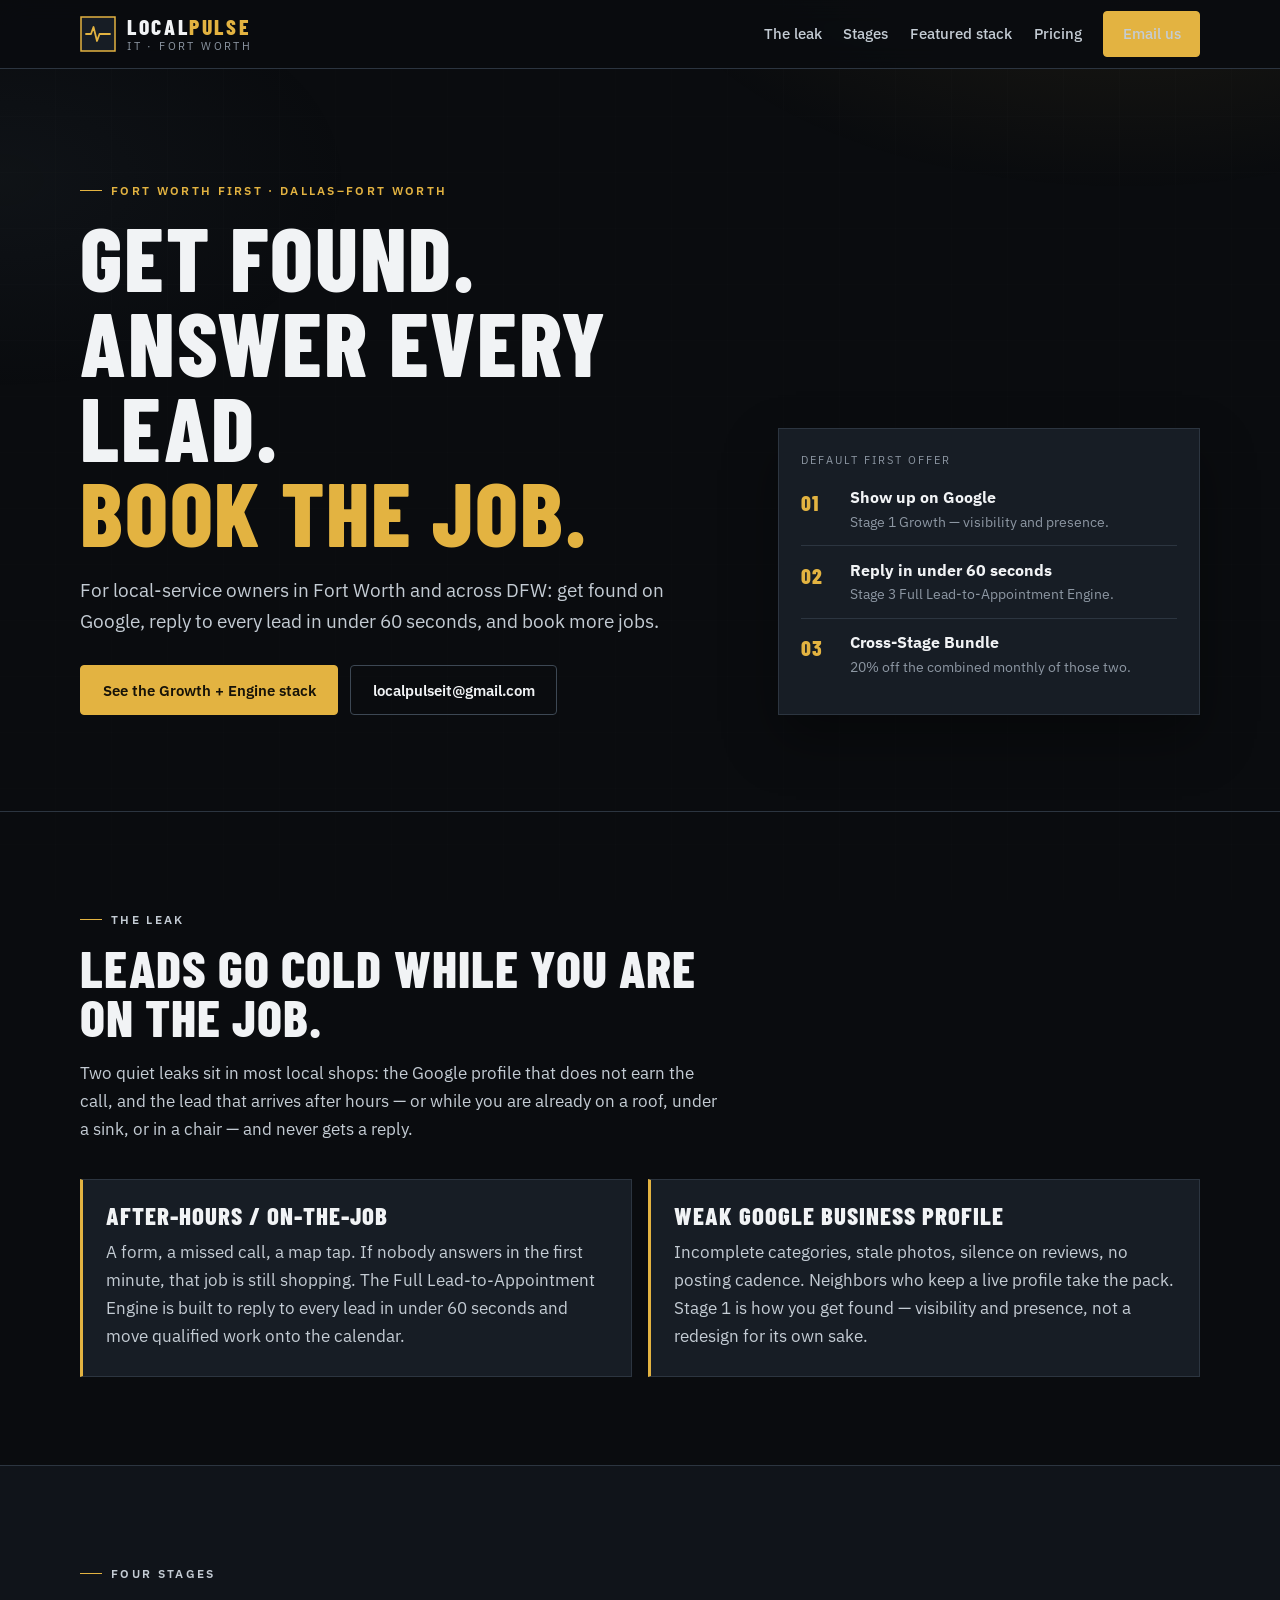
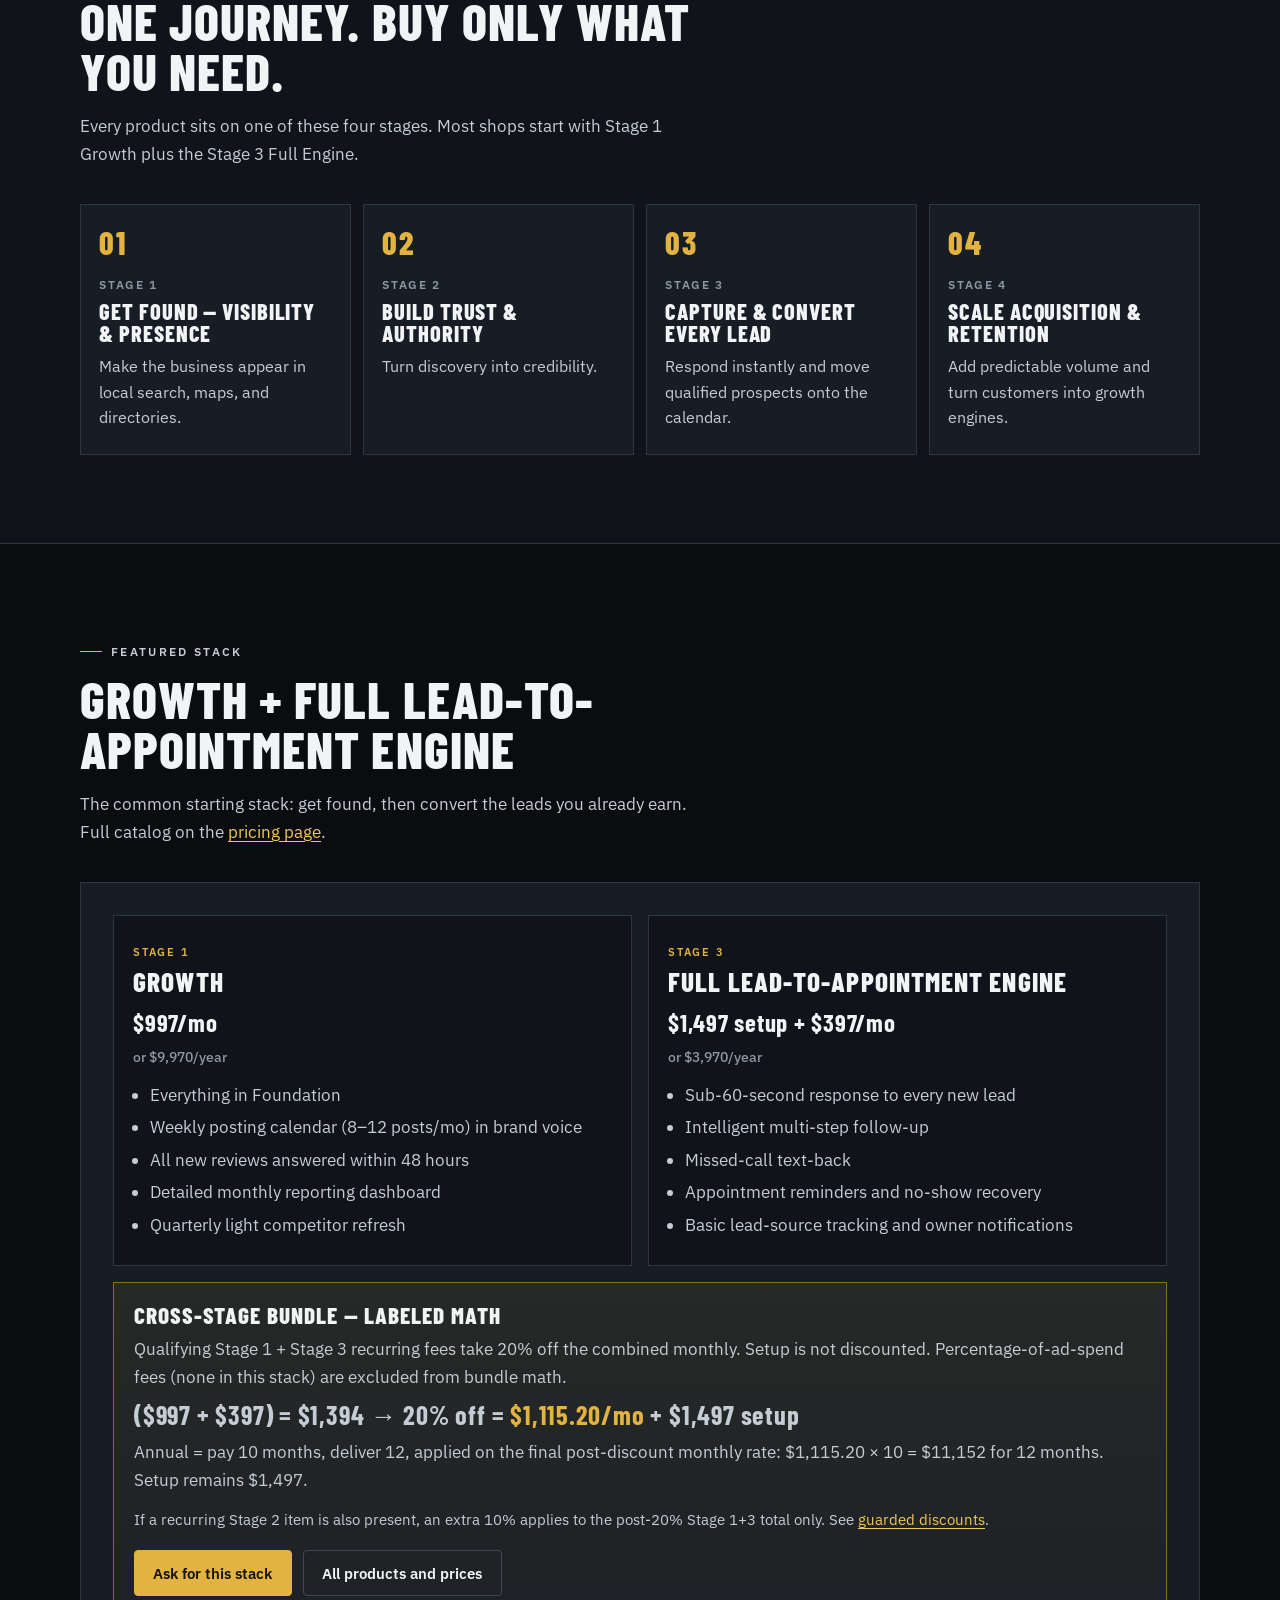
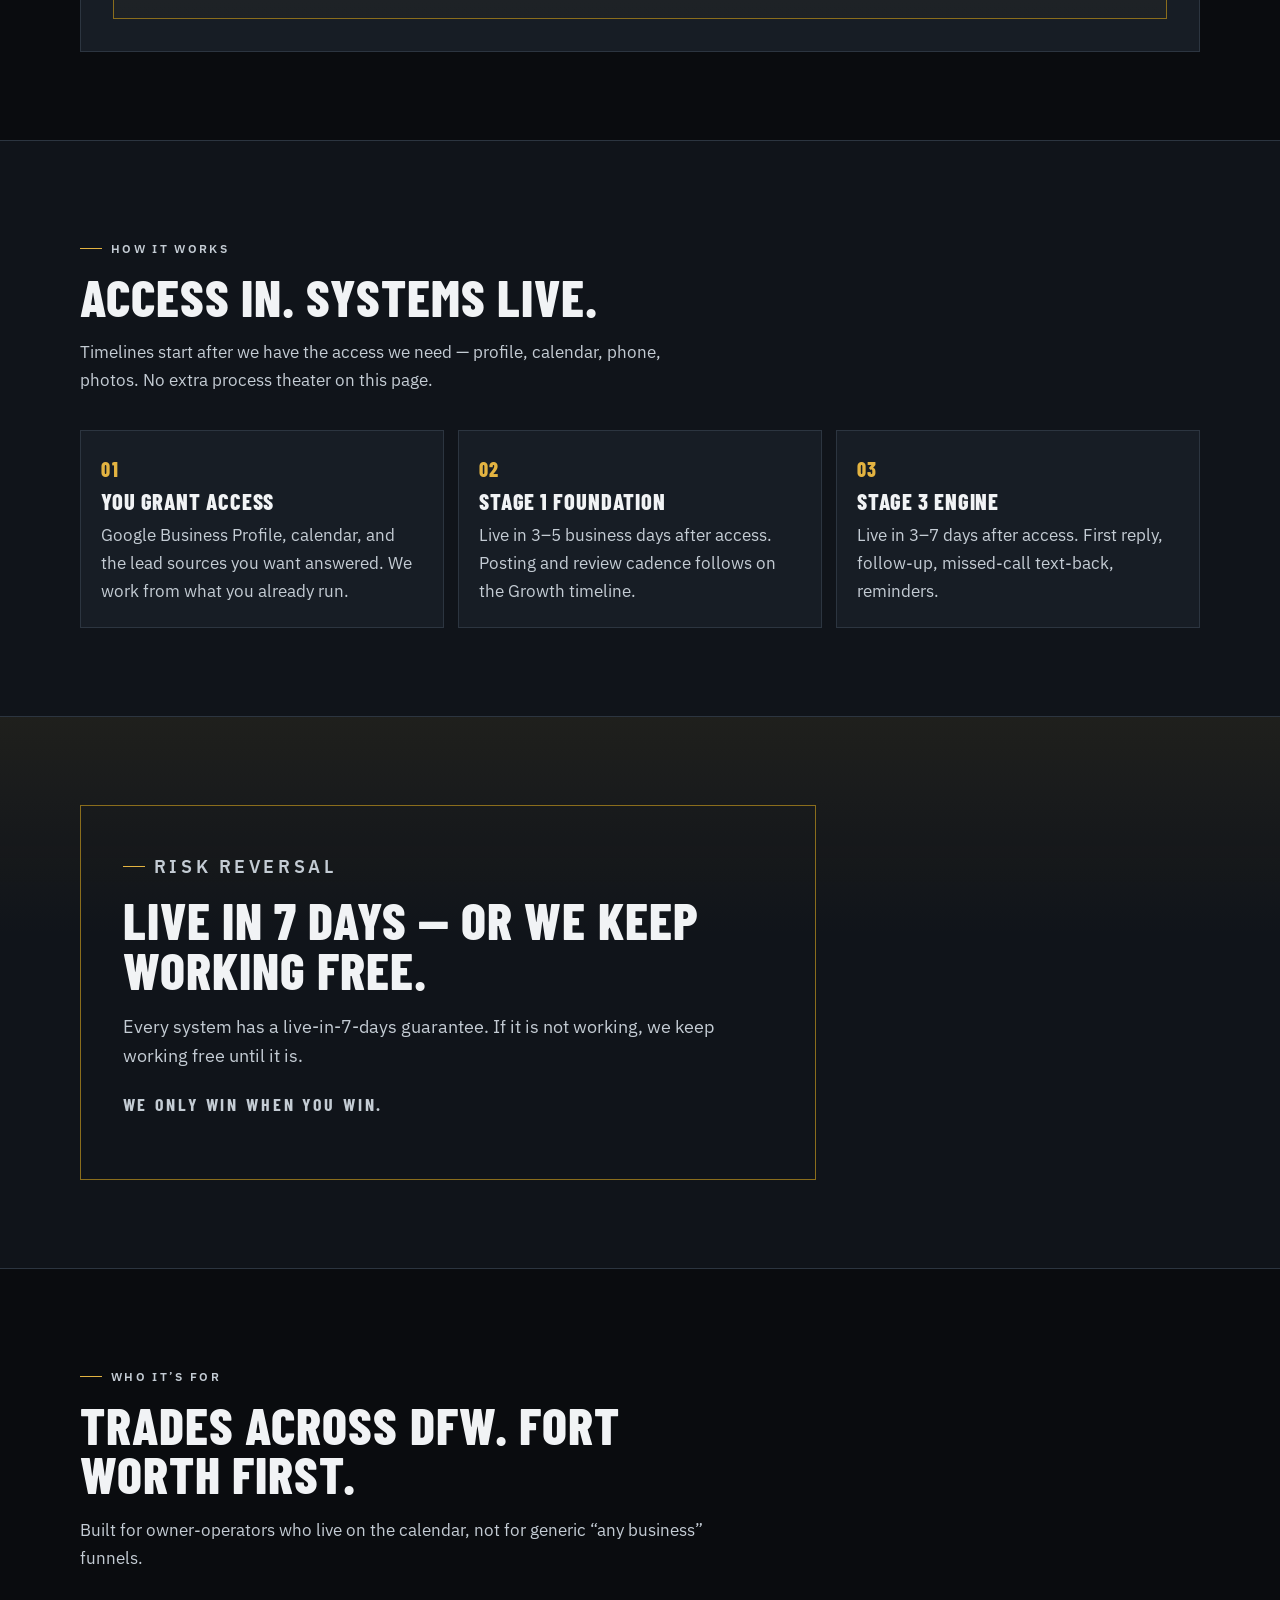
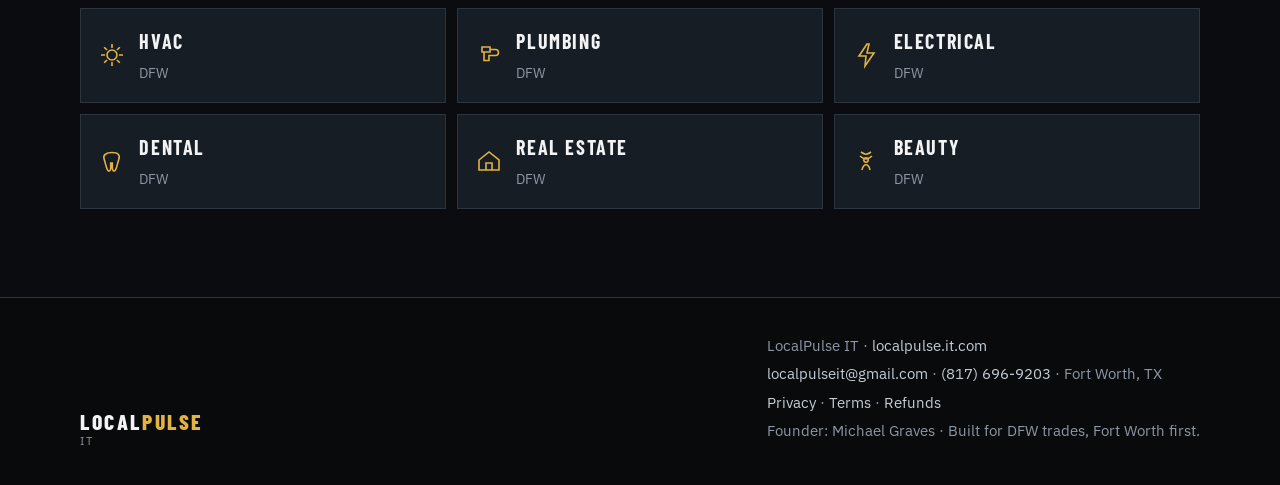
==== index.html @ 4c876ef5 "Publish LocalPulse IT public site." ====
<!DOCTYPE html>
<html lang="en">
<head>
  <meta charset="utf-8">
  <meta name="viewport" content="width=device-width, initial-scale=1">
  <title>LocalPulse IT — Fort Worth local marketing systems for trades</title>
  <meta name="description" content="LocalPulse IT builds staged local marketing and lead-to-appointment systems for HVAC, plumbing, electrical, dental, real estate, and beauty shops across Fort Worth and DFW. Get found on Google. Reply to every lead in under 60 seconds.">
  <link rel="canonical" href="https://localpulse.it.com/">
  <meta name="theme-color" content="#0a0c0f">
  <meta property="og:type" content="website">
  <meta property="og:locale" content="en_US">
  <meta property="og:site_name" content="LocalPulse IT">
  <meta property="og:url" content="https://localpulse.it.com/">
  <meta property="og:title" content="LocalPulse IT — Get found. Answer every lead. Book the job.">
  <meta property="og:description" content="Fort Worth and DFW local-service owners: get found on Google, reply to every lead in under 60 seconds, book more jobs.">
  <meta property="og:image" content="https://localpulse.it.com/assets/og.png">
  <meta name="twitter:card" content="summary_large_image">
  <meta name="twitter:title" content="LocalPulse IT — Get found. Answer every lead. Book the job.">
  <meta name="twitter:description" content="Fort Worth and DFW local-service owners: get found on Google, reply to every lead in under 60 seconds, book more jobs.">
  <meta name="twitter:image" content="https://localpulse.it.com/assets/og.png">
  <link rel="icon" href="assets/favicon.svg" type="image/svg+xml">
  <link rel="apple-touch-icon" href="assets/favicon.svg">
  <link rel="preconnect" href="https://fonts.googleapis.com">
  <link rel="preconnect" href="https://fonts.gstatic.com" crossorigin>
  <link href="https://fonts.googleapis.com/css2?family=Barlow+Condensed:wght@600;700;800&family=IBM+Plex+Sans:wght@400;500;600&display=swap" rel="stylesheet">
  <link rel="stylesheet" href="css/styles.css">
  <script type="application/ld+json">
  {
    "@context": "https://schema.org",
    "@type": "LocalBusiness",
    "name": "LocalPulse IT",
    "url": "https://localpulse.it.com/",
    "email": "localpulseit@gmail.com",
    "telephone": "+1-817-696-9203",
    "address": {
      "@type": "PostalAddress",
      "addressLocality": "Fort Worth",
      "addressRegion": "TX",
      "addressCountry": "US"
    },
    "areaServed": "Dallas–Fort Worth",
    "founder": { "@type": "Person", "name": "Michael Graves" },
    "description": "Staged local marketing and lead-to-appointment systems for trades across Fort Worth and DFW."
  }
  </script>
</head>
<body>
  <a class="skip" href="#main">Skip to content</a>
  <header class="site-header">
    <div class="header-inner">
      <a class="brand" href="index.html">
        <svg class="brand-mark" viewBox="0 0 36 36" aria-hidden="true">
        <rect x="1" y="1" width="34" height="34" fill="#171d25" stroke="#e3b341" stroke-width="1.5"/>
        <path d="M6 18h5l2.5-7 3.5 14 2.5-7H30" fill="none" stroke="#e3b341" stroke-width="1.8" stroke-linejoin="round" stroke-linecap="round"/>
      </svg>
        <span class="brand-type">
          <span class="brand-word">Local<span>Pulse</span></span>
          <span class="brand-sub">IT · Fort Worth</span>
        </span>
      </a>
      <button class="nav-toggle" type="button" data-nav-toggle aria-expanded="false" aria-controls="site-nav">
        <span></span>
        <span class="visually-hidden" style="position:absolute;width:1px;height:1px;overflow:hidden;clip:rect(0,0,0,0)">Menu</span>
      </button>
      <nav class="nav" id="site-nav" data-nav>
        <a href="index.html#leak">The leak</a>
        <a href="index.html#stages">Stages</a>
        <a href="index.html#stack">Featured stack</a>
        <a href="pricing.html">Pricing</a>
        <a class="btn btn-amber" href="mailto:localpulseit@gmail.com?subject=LocalPulse%20IT%20%E2%80%94%20Growth%20%2B%20Engine">Email us</a>
      </nav>
    </div>
  </header>

  <main id="main">
    <section class="hero">
      <div class="wrap hero-grid">
        <div>
          <p class="kicker">Fort Worth first · Dallas–Fort Worth</p>
          <h1>Get found.<br>Answer every lead.<br><em>Book the job.</em></h1>
          <p class="lede" style="margin-top:1.2rem">For local-service owners in Fort Worth and across DFW: get found on Google, reply to every lead in under 60 seconds, and book more jobs.</p>
          <div class="hero-actions">
            <a class="btn btn-amber btn-lg" href="#stack">See the Growth + Engine stack</a>
            <a class="btn btn-ghost btn-lg" href="mailto:localpulseit@gmail.com?subject=LocalPulse%20IT%20%E2%80%94%20Growth%20%2B%20Engine">localpulseit@gmail.com</a>
          </div>
        </div>
        <aside class="hero-rail" aria-label="What the first stack does">
          <p class="rail-label">Default first offer</p>
          <div class="rail-step">
            <div class="rail-num">01</div>
            <div><strong>Show up on Google</strong><span>Stage 1 Growth — visibility and presence.</span></div>
          </div>
          <div class="rail-step">
            <div class="rail-num">02</div>
            <div><strong>Reply in under 60 seconds</strong><span>Stage 3 Full Lead-to-Appointment Engine.</span></div>
          </div>
          <div class="rail-step">
            <div class="rail-num">03</div>
            <div><strong>Cross-Stage Bundle</strong><span>20% off the combined monthly of those two.</span></div>
          </div>
        </aside>
      </div>
    </section>

    <section class="band" id="leak">
      <div class="wrap">
        <div class="section-head">
          <p class="kicker">The leak</p>
          <h2>Leads go cold while you are on the job.</h2>
          <p>Two quiet leaks sit in most local shops: the Google profile that does not earn the call, and the lead that arrives after hours — or while you are already on a roof, under a sink, or in a chair — and never gets a reply.</p>
        </div>
        <div class="leak-grid">
          <article class="leak-card">
            <h3>After-hours / on-the-job</h3>
            <p>A form, a missed call, a map tap. If nobody answers in the first minute, that job is still shopping. The Full Lead-to-Appointment Engine is built to reply to every lead in under 60 seconds and move qualified work onto the calendar.</p>
          </article>
          <article class="leak-card">
            <h3>Weak Google Business Profile</h3>
            <p>Incomplete categories, stale photos, silence on reviews, no posting cadence. Neighbors who keep a live profile take the pack. Stage 1 is how you get found — visibility and presence, not a redesign for its own sake.</p>
          </article>
        </div>
      </div>
    </section>

    <section class="band band-alt" id="stages">
      <div class="wrap">
        <div class="section-head">
          <p class="kicker">Four stages</p>
          <h2>One journey. Buy only what you need.</h2>
          <p>Every product sits on one of these four stages. Most shops start with Stage 1 Growth plus the Stage 3 Full Engine.</p>
        </div>
        <div class="stage-grid">
          <article class="stage">
            <div class="stage-index">01</div>
            <span class="stage-name">Stage 1</span>
            <h3>Get Found — Visibility &amp; Presence</h3>
            <p>Make the business appear in local search, maps, and directories.</p>
          </article>
          <article class="stage">
            <div class="stage-index">02</div>
            <span class="stage-name">Stage 2</span>
            <h3>Build Trust &amp; Authority</h3>
            <p>Turn discovery into credibility.</p>
          </article>
          <article class="stage">
            <div class="stage-index">03</div>
            <span class="stage-name">Stage 3</span>
            <h3>Capture &amp; Convert Every Lead</h3>
            <p>Respond instantly and move qualified prospects onto the calendar.</p>
          </article>
          <article class="stage">
            <div class="stage-index">04</div>
            <span class="stage-name">Stage 4</span>
            <h3>Scale Acquisition &amp; Retention</h3>
            <p>Add predictable volume and turn customers into growth engines.</p>
          </article>
        </div>
      </div>
    </section>

    <section class="band" id="stack">
      <div class="wrap">
        <div class="section-head">
          <p class="kicker">Featured stack</p>
          <h2>Growth + Full Lead-to-Appointment Engine</h2>
          <p>The common starting stack: get found, then convert the leads you already earn. Full catalog on the <a href="pricing.html">pricing page</a>.</p>
        </div>
        <div class="stack-panel">
          <div class="stack-cols">
            <article class="offer">
              <span class="tag">Stage 1</span>
              <h3>Growth</h3>
              <p class="price-line">$997/mo <small>or $9,970/year</small></p>
              <ul>
                <li>Everything in Foundation</li>
                <li>Weekly posting calendar (8–12 posts/mo) in brand voice</li>
                <li>All new reviews answered within 48 hours</li>
                <li>Detailed monthly reporting dashboard</li>
                <li>Quarterly light competitor refresh</li>
              </ul>
              <!-- STRIPE: drop payment link here when live -->
              <a class="stripe-slot" hidden data-stripe-link="growth" href="#">Stripe — Growth</a>
            </article>
            <article class="offer">
              <span class="tag">Stage 3</span>
              <h3>Full Lead-to-Appointment Engine</h3>
              <p class="price-line">$1,497 setup + $397/mo <small>or $3,970/year</small></p>
              <ul>
                <li>Sub-60-second response to every new lead</li>
                <li>Intelligent multi-step follow-up</li>
                <li>Missed-call text-back</li>
                <li>Appointment reminders and no-show recovery</li>
                <li>Basic lead-source tracking and owner notifications</li>
              </ul>
              <!-- STRIPE: drop payment link here when live -->
              <a class="stripe-slot" hidden data-stripe-link="engine" href="#">Stripe — Engine</a>
            </article>
          </div>
          <div class="math">
            <h3>Cross-Stage Bundle — labeled math</h3>
            <p>Qualifying Stage 1 + Stage 3 recurring fees take 20% off the combined monthly. Setup is not discounted. Percentage-of-ad-spend fees (none in this stack) are excluded from bundle math.</p>
            <p class="math-eq">($997 + $397) = $1,394 → 20% off = <span class="result">$1,115.20/mo</span> + $1,497 setup</p>
            <p>Annual = pay 10 months, deliver 12, applied on the final post-discount monthly rate: $1,115.20 × 10 = $11,152 for 12 months. Setup remains $1,497.</p>
            <p class="math-note">If a recurring Stage 2 item is also present, an extra 10% applies to the post-20% Stage 1+3 total only. See <a href="pricing.html#discounts">guarded discounts</a>.</p>
            <div class="stack-actions">
              <!-- STRIPE: drop payment link here when live -->
              <a class="stripe-slot" hidden data-stripe-link="bundle" href="#">Stripe — Bundle</a>
              <a class="btn btn-amber" href="mailto:localpulseit@gmail.com?subject=Growth%20%2B%20Full%20Lead-to-Appointment%20Engine%20bundle">Ask for this stack</a>
              <a class="btn btn-ghost" href="pricing.html">All products and prices</a>
            </div>
          </div>
        </div>
      </div>
    </section>

    <section class="band band-alt" id="how">
      <div class="wrap">
        <div class="section-head">
          <p class="kicker">How it works</p>
          <h2>Access in. Systems live.</h2>
          <p>Timelines start after we have the access we need — profile, calendar, phone, photos. No extra process theater on this page.</p>
        </div>
        <div class="how-grid">
          <article class="how-card">
            <div class="how-n">01</div>
            <h3>You grant access</h3>
            <p>Google Business Profile, calendar, and the lead sources you want answered. We work from what you already run.</p>
          </article>
          <article class="how-card">
            <div class="how-n">02</div>
            <h3>Stage 1 foundation</h3>
            <p>Live in 3–5 business days after access. Posting and review cadence follows on the Growth timeline.</p>
          </article>
          <article class="how-card">
            <div class="how-n">03</div>
            <h3>Stage 3 engine</h3>
            <p>Live in 3–7 days after access. First reply, follow-up, missed-call text-back, reminders.</p>
          </article>
        </div>
      </div>
    </section>

    <section class="band guarantee" id="guarantee">
      <div class="wrap">
        <div class="guarantee-box">
          <p class="kicker">Risk reversal</p>
          <h2>Live in 7 days — or we keep working free.</h2>
          <p>Every system has a live-in-7-days guarantee. If it is not working, we keep working free until it is.</p>
          <p class="quote-mark">We only win when you win.</p>
        </div>
      </div>
    </section>

    <section class="band" id="trades">
      <div class="wrap">
        <div class="section-head">
          <p class="kicker">Who it’s for</p>
          <h2>Trades across DFW. Fort Worth first.</h2>
          <p>Built for owner-operators who live on the calendar, not for generic “any business” funnels.</p>
        </div>
        <div class="trades">
          <div class="trade"><svg viewBox="0 0 28 28" fill="none" stroke="currentColor" stroke-width="1.6" aria-hidden="true"><circle cx="14" cy="14" r="5"/><path d="M14 3v4M14 21v4M3 14h4M21 14h4M6.2 6.2l2.8 2.8M19 19l2.8 2.8M6.2 21.8 9 19M19 9l2.8-2.8"/></svg><div><strong>HVAC</strong><span>DFW</span></div></div>
          <div class="trade"><svg viewBox="0 0 28 28" fill="none" stroke="currentColor" stroke-width="1.6" aria-hidden="true"><path d="M7 6h8v5H7zM15 8.5h5.5a3 3 0 0 1 0 6H14v5H9v-8"/></svg><div><strong>Plumbing</strong><span>DFW</span></div></div>
          <div class="trade"><svg viewBox="0 0 28 28" fill="none" stroke="currentColor" stroke-width="1.6" aria-hidden="true"><path d="M15 3 7 15h7l-1 10 9-13h-7l2-9z"/></svg><div><strong>Electrical</strong><span>DFW</span></div></div>
          <div class="trade"><svg viewBox="0 0 28 28" fill="none" stroke="currentColor" stroke-width="1.6" aria-hidden="true"><path d="M8 7c2-2 10-2 12 0 1.2 1.1 1.6 3 .8 5.2C19.6 16 19 20 17.5 23c-1 2-3.2.6-3.2-1.6V16h-1.6v5.4c0 2.2-2.2 3.6-3.2 1.6C8 20 7.4 16 6.2 12.2 5.4 10 5.8 8.1 8 7z"/></svg><div><strong>Dental</strong><span>DFW</span></div></div>
          <div class="trade"><svg viewBox="0 0 28 28" fill="none" stroke="currentColor" stroke-width="1.6" aria-hidden="true"><path d="M4 13 14 5l10 8v10H4V13z"/><path d="M11 23v-7h6v7"/></svg><div><strong>Real estate</strong><span>DFW</span></div></div>
          <div class="trade"><svg viewBox="0 0 28 28" fill="none" stroke="currentColor" stroke-width="1.6" aria-hidden="true"><path d="M9 5c4 3 6 3 10 0M8 9c5 4 7 4 12 0M10 23c1.5-7 6.5-7 8 0"/><circle cx="14" cy="13" r="2.2"/></svg><div><strong>Beauty</strong><span>DFW</span></div></div>
        </div>
      </div>
    </section>
  </main>
  <footer class="site-footer">
    <div class="wrap foot-grid">
      <div>
        <a class="brand" href="index.html">
          <span class="brand-type">
            <span class="brand-word">Local<span>Pulse</span></span>
            <span class="brand-sub">IT</span>
          </span>
        </a>
      </div>
      <div class="foot-meta">
        <p>LocalPulse IT · <a href="https://localpulse.it.com">localpulse.it.com</a></p>
        <p><a href="mailto:localpulseit@gmail.com">localpulseit@gmail.com</a> · <a href="tel:+18176969203">(817) 696-9203</a> · Fort Worth, TX</p>
        <p><a href="privacy.html">Privacy</a> · <a href="terms.html">Terms</a> · <a href="refund.html">Refunds</a></p>
        <p>Founder: Michael Graves · Built for DFW trades, Fort Worth first.</p>
      </div>
    </div>
  </footer>
  <script src="js/nav.js" defer></script>

</body>
</html>
---- css/styles.css ----
/* LocalPulse IT — public site
   Dark steel + work-light amber. Trades-adjacent, not SaaS purple.
   Two type families only (Barlow Condensed + IBM Plex Sans). */

:root {
  --bg: #0a0c0f;
  --bg-2: #10141a;
  --bg-3: #171d25;
  --bg-4: #1e2630;
  --line: #2c3540;
  --line-2: #3d4854;
  --text: #f1f3f5;
  --text-2: #c4ccd4;
  --muted: #8d97a3;
  --amber: #e3b341;
  --amber-2: #f0c55a;
  --amber-d: #8a6d1c;
  --amber-ink: #161208;
  --max: 1120px;
  --pad: clamp(1.15rem, 4vw, 2.25rem);
  --display: "Barlow Condensed", "Arial Narrow", Impact, sans-serif;
  --body: "IBM Plex Sans", "Segoe UI", system-ui, sans-serif;
  --radius: 4px;
}

*,
*::before,
*::after { box-sizing: border-box; }

html { scroll-behavior: smooth; }

@media (prefers-reduced-motion: reduce) {
  html { scroll-behavior: auto; }
  *, *::before, *::after {
    animation-duration: 0.01ms !important;
    animation-iteration-count: 1 !important;
    transition-duration: 0.01ms !important;
  }
}

body {
  margin: 0;
  min-height: 100%;
  background: var(--bg);
  color: var(--text);
  font-family: var(--body);
  font-size: 1.0625rem;
  line-height: 1.65;
  -webkit-font-smoothing: antialiased;
  text-rendering: optimizeLegibility;
}

body::before {
  content: "";
  position: fixed;
  inset: 0;
  z-index: 0;
  pointer-events: none;
  background:
    radial-gradient(900px 480px at 88% -8%, rgba(227, 179, 65, 0.09), transparent 55%),
    radial-gradient(700px 420px at 0% 20%, rgba(80, 100, 120, 0.08), transparent 50%),
    repeating-linear-gradient(0deg, transparent, transparent 55px, rgba(255,255,255,0.016) 56px),
    repeating-linear-gradient(90deg, transparent, transparent 55px, rgba(255,255,255,0.016) 56px);
}

img, svg { max-width: 100%; display: block; }

a { color: var(--amber-2); text-underline-offset: 0.18em; }
a:hover { color: var(--amber); }
a:focus-visible,
button:focus-visible {
  outline: 2px solid var(--amber);
  outline-offset: 3px;
}

.skip {
  position: absolute;
  left: 0.75rem;
  top: -3rem;
  z-index: 80;
  background: var(--amber);
  color: var(--amber-ink);
  padding: 0.5rem 0.85rem;
  font-weight: 600;
  text-decoration: none;
}
.skip:focus { top: 0.75rem; }

.wrap {
  width: min(var(--max), calc(100% - var(--pad) * 2));
  margin-inline: auto;
}

/* ——— Header ——— */
.site-header {
  position: sticky;
  top: 0;
  z-index: 40;
  background: rgba(10, 12, 15, 0.88);
  backdrop-filter: blur(12px);
  border-bottom: 1px solid var(--line);
}

.header-inner {
  width: min(var(--max), calc(100% - var(--pad) * 2));
  margin-inline: auto;
  display: flex;
  align-items: center;
  justify-content: space-between;
  gap: 1rem;
  min-height: 4.25rem;
}

.brand {
  display: flex;
  align-items: center;
  gap: 0.7rem;
  text-decoration: none;
  color: inherit;
}

.brand-mark { width: 36px; height: 36px; flex: 0 0 36px; }
.brand-type { display: flex; flex-direction: column; line-height: 1; }
.brand-word {
  font-family: var(--display);
  font-weight: 800;
  font-size: 1.35rem;
  letter-spacing: 0.12em;
  text-transform: uppercase;
}
.brand-word span { color: var(--amber); }
.brand-sub {
  font-size: 0.68rem;
  letter-spacing: 0.22em;
  text-transform: uppercase;
  color: var(--muted);
  margin-top: 0.2rem;
}

.nav {
  display: flex;
  align-items: center;
  gap: 1.35rem;
}

.nav a {
  color: var(--text-2);
  text-decoration: none;
  font-size: 0.92rem;
  font-weight: 500;
}
.nav a:hover { color: var(--text); }

.nav-toggle {
  display: none;
  background: transparent;
  border: 1px solid var(--line-2);
  color: var(--text);
  width: 2.6rem;
  height: 2.6rem;
  border-radius: var(--radius);
  cursor: pointer;
  padding: 0;
}
.nav-toggle span,
.nav-toggle span::before,
.nav-toggle span::after {
  display: block;
  width: 1.1rem;
  height: 2px;
  background: var(--text);
  position: relative;
  margin: 0 auto;
}
.nav-toggle span::before,
.nav-toggle span::after {
  content: "";
  position: absolute;
  left: 0;
}
.nav-toggle span::before { top: -6px; }
.nav-toggle span::after { top: 6px; }

.btn {
  display: inline-flex;
  align-items: center;
  justify-content: center;
  gap: 0.45rem;
  min-height: 2.85rem;
  padding: 0.55rem 1.15rem;
  border-radius: var(--radius);
  font-family: var(--body);
  font-weight: 600;
  font-size: 0.95rem;
  text-decoration: none;
  border: 1px solid transparent;
  cursor: pointer;
  line-height: 1.2;
}
.btn-amber {
  background: var(--amber);
  color: var(--amber-ink);
  border-color: var(--amber);
}
.btn-amber:hover { background: var(--amber-2); color: var(--amber-ink); }
.btn-ghost {
  background: transparent;
  color: var(--text);
  border-color: var(--line-2);
}
.btn-ghost:hover { border-color: var(--amber); color: var(--amber-2); }
.btn-lg { min-height: 3.15rem; padding: 0.7rem 1.35rem; }

/* ——— Eyebrows / type ——— */
.kicker {
  display: inline-flex;
  align-items: center;
  gap: 0.55rem;
  font-size: 0.72rem;
  font-weight: 600;
  letter-spacing: 0.2em;
  text-transform: uppercase;
  color: var(--amber);
  margin: 0 0 0.85rem;
}
.kicker::before {
  content: "";
  width: 1.4rem;
  height: 1px;
  background: var(--amber);
}

h1, h2, h3, .display {
  font-family: var(--display);
  font-weight: 800;
  letter-spacing: 0.02em;
  line-height: 0.95;
  text-transform: uppercase;
  margin: 0;
}

h1 { font-size: clamp(2.6rem, 8.4vw, 5.6rem); }
h2 { font-size: clamp(2rem, 5vw, 3.25rem); }
h3 { font-size: 1.55rem; letter-spacing: 0.04em; }

.lede {
  font-size: clamp(1.05rem, 2vw, 1.2rem);
  color: var(--text-2);
  max-width: 40rem;
}

.muted { color: var(--muted); }
.center { text-align: center; }

/* ——— Hero ——— */
.hero {
  position: relative;
  z-index: 1;
  padding: clamp(3rem, 8vw, 6.5rem) 0 clamp(3.5rem, 8vw, 6rem);
  border-bottom: 1px solid var(--line);
}

.hero-grid {
  display: grid;
  grid-template-columns: 1.2fr 0.8fr;
  gap: clamp(2rem, 5vw, 4rem);
  align-items: end;
}

.hero h1 em {
  font-style: normal;
  color: var(--amber);
}

.hero-actions {
  display: flex;
  flex-wrap: wrap;
  gap: 0.75rem;
  margin-top: 1.75rem;
}

.hero-rail {
  background: var(--bg-3);
  border: 1px solid var(--line);
  padding: 1.35rem 1.4rem 1.5rem;
  box-shadow: 0 24px 50px rgba(0,0,0,0.35);
}

.rail-label {
  font-size: 0.7rem;
  letter-spacing: 0.18em;
  text-transform: uppercase;
  color: var(--muted);
  margin: 0 0 1rem;
}

.rail-step {
  display: grid;
  grid-template-columns: 2.4rem 1fr;
  gap: 0.65rem;
  padding: 0.7rem 0;
  border-top: 1px solid var(--line);
}
.rail-step:first-of-type { border-top: 0; padding-top: 0; }
.rail-num {
  font-family: var(--display);
  font-weight: 800;
  font-size: 1.35rem;
  color: var(--amber);
  letter-spacing: 0.04em;
}
.rail-step strong {
  display: block;
  font-size: 0.98rem;
}
.rail-step span {
  display: block;
  color: var(--muted);
  font-size: 0.88rem;
}

/* ——— Sections ——— */
section { position: relative; z-index: 1; scroll-margin-top: 88px; }

#main { scroll-margin-top: 88px; }
.band { padding: clamp(3.5rem, 8vw, 5.5rem) 0; }
.band + .band { border-top: 1px solid var(--line); }
.band-alt { background: var(--bg-2); }

.section-head {
  max-width: 40rem;
  margin-bottom: 2.25rem;
}
.section-head p { color: var(--text-2); }

/* Leak */
.leak-grid {
  display: grid;
  grid-template-columns: 1fr 1fr;
  gap: 1rem;
}
.leak-card {
  background: var(--bg-3);
  border: 1px solid var(--line);
  padding: 1.5rem 1.45rem 1.6rem;
  border-left: 3px solid var(--amber);
}
.leak-card h3 { margin-bottom: 0.65rem; }
.leak-card p { margin: 0; color: var(--text-2); }

/* Stages */
.stage-grid {
  display: grid;
  grid-template-columns: repeat(4, 1fr);
  gap: 0.75rem;
}
.stage {
  background: var(--bg-3);
  border: 1px solid var(--line);
  padding: 1.3rem 1.15rem 1.4rem;
  min-height: 100%;
}
.stage-index {
  font-family: var(--display);
  font-weight: 800;
  font-size: 2rem;
  color: var(--amber);
  letter-spacing: 0.04em;
  line-height: 1;
  margin-bottom: 1.1rem;
}
.stage h3 {
  font-size: 1.35rem;
  margin-bottom: 0.55rem;
}
.stage p { margin: 0; color: var(--text-2); font-size: 0.98rem; }
.stage-name {
  display: block;
  font-size: 0.72rem;
  letter-spacing: 0.14em;
  text-transform: uppercase;
  color: var(--muted);
  font-family: var(--body);
  font-weight: 600;
  margin-bottom: 0.35rem;
}

/* Featured stack */
.stack-panel {
  background: var(--bg-3);
  border: 1px solid var(--line);
  padding: clamp(1.4rem, 3vw, 2rem);
}
.stack-cols {
  display: grid;
  grid-template-columns: 1fr 1fr;
  gap: 1rem;
  margin-bottom: 1rem;
}
.offer {
  border: 1px solid var(--line);
  background: var(--bg-2);
  padding: 1.25rem 1.2rem 1.35rem;
}
.offer .tag {
  display: inline-block;
  font-size: 0.68rem;
  letter-spacing: 0.16em;
  text-transform: uppercase;
  color: var(--amber);
  font-weight: 600;
  margin-bottom: 0.45rem;
}
.offer h3 { margin: 0 0 0.45rem; font-size: 1.7rem; }
.price-line {
  font-family: var(--display);
  font-weight: 700;
  font-size: 1.55rem;
  letter-spacing: 0.03em;
  margin: 0.35rem 0 0.7rem;
}
.price-line small {
  display: block;
  font-family: var(--body);
  font-size: 0.88rem;
  font-weight: 500;
  letter-spacing: 0;
  text-transform: none;
  color: var(--muted);
  margin-top: 0.2rem;
}
.offer ul {
  margin: 0;
  padding: 0 0 0 1.05rem;
  color: var(--text-2);
}
.offer li { margin: 0.28rem 0; }

.math {
  border: 1px solid var(--amber-d);
  background: linear-gradient(180deg, rgba(227,179,65,0.08), rgba(227,179,65,0.03));
  padding: 1.3rem 1.25rem 1.4rem;
}
.math h3 { font-size: 1.45rem; margin-bottom: 0.55rem; }
.math-eq {
  font-family: var(--display);
  font-weight: 700;
  font-size: clamp(1.15rem, 2.6vw, 1.65rem);
  letter-spacing: 0.03em;
  line-height: 1.25;
  margin: 0.8rem 0;
}
.math-eq .result { color: var(--amber); }
.math p { color: var(--text-2); margin: 0.45rem 0; }
.math ol { color: var(--text-2); margin: 0.6rem 0 0; padding-left: 1.2rem; }
.math-note {
  font-size: 0.92rem;
  color: var(--muted);
  margin-top: 0.85rem !important;
}
.stack-actions {
  display: flex;
  flex-wrap: wrap;
  gap: 0.7rem;
  margin-top: 1.15rem;
}

/* How */
.how-grid {
  display: grid;
  grid-template-columns: repeat(3, 1fr);
  gap: 0.85rem;
  counter-reset: how;
}
.how-card {
  background: var(--bg-3);
  border: 1px solid var(--line);
  padding: 1.35rem 1.25rem;
}
.how-card h3 {
  font-size: 1.4rem;
  margin: 0.3rem 0 0.55rem;
}
.how-card p { margin: 0; color: var(--text-2); }
.how-n {
  font-family: var(--display);
  color: var(--amber);
  font-weight: 800;
  font-size: 1.25rem;
  letter-spacing: 0.08em;
}

/* Guarantee */
.guarantee {
  background:
    linear-gradient(180deg, rgba(227,179,65,0.07), transparent 40%),
    var(--bg-2);
}
.guarantee-box {
  border: 1px solid var(--amber-d);
  padding: clamp(1.6rem, 4vw, 2.6rem);
  max-width: 46rem;
}
.guarantee-box p { color: var(--text-2); font-size: 1.12rem; }
.quote-mark {
  font-family: var(--display);
  font-size: 1rem;
  letter-spacing: 0.16em;
  text-transform: uppercase;
  color: var(--amber);
  font-weight: 700;
  margin-top: 1.2rem;
}

/* Trades */
.trades {
  display: grid;
  grid-template-columns: repeat(3, 1fr);
  gap: 0.7rem;
}
.trade {
  display: flex;
  align-items: center;
  gap: 0.85rem;
  background: var(--bg-3);
  border: 1px solid var(--line);
  padding: 1rem 1.05rem;
}
.trade svg { width: 28px; height: 28px; flex: 0 0 28px; color: var(--amber); }
.trade strong {
  font-family: var(--display);
  font-size: 1.25rem;
  letter-spacing: 0.08em;
  text-transform: uppercase;
  display: block;
}
.trade span { color: var(--muted); font-size: 0.85rem; }

/* Footer */
.site-footer {
  position: relative;
  z-index: 1;
  border-top: 1px solid var(--line);
  padding: 2rem 0 2.4rem;
  background: #080a0c;
}
.foot-grid {
  display: flex;
  flex-wrap: wrap;
  justify-content: space-between;
  gap: 1rem 2rem;
  align-items: flex-end;
}
.foot-meta {
  color: var(--muted);
  font-size: 0.92rem;
}
.foot-meta a { color: var(--text-2); text-decoration: none; }
.foot-meta a:hover { color: var(--amber); }
.foot-meta p { margin: 0.25rem 0; }

/* ——— Pricing page ——— */
.page-hero { padding: clamp(2.6rem, 6vw, 4.2rem) 0 2rem; }
.page-hero .lede { margin-top: 0.9rem; }

.toc {
  display: flex;
  flex-wrap: wrap;
  gap: 0.45rem;
  margin: 1.4rem 0 0;
}
.toc a {
  text-decoration: none;
  color: var(--text-2);
  border: 1px solid var(--line);
  padding: 0.35rem 0.7rem;
  font-size: 0.85rem;
  background: var(--bg-3);
}
.toc a:hover { border-color: var(--amber); color: var(--amber-2); }

.catalog { padding-bottom: 1rem; }
.stage-block { padding: 2.1rem 0; border-top: 1px solid var(--line); }
.stage-block h2 { margin-bottom: 0.35rem; }
.stage-block > .muted { margin: 0 0 1.15rem; }

.plist { display: grid; gap: 0.65rem; }
.prow {
  display: grid;
  grid-template-columns: minmax(0, 1.15fr) minmax(14rem, 0.7fr);
  gap: 1rem 1.4rem;
  background: var(--bg-3);
  border: 1px solid var(--line);
  padding: 1.15rem 1.2rem 1.2rem;
}
.prow h3 {
  font-size: 1.35rem;
  margin: 0 0 0.4rem;
}
.prow p { margin: 0; color: var(--text-2); font-size: 0.98rem; }
.pprice {
  font-family: var(--display);
  font-weight: 700;
  letter-spacing: 0.03em;
  font-size: 1.25rem;
  line-height: 1.3;
  text-align: right;
  text-transform: uppercase;
}
.pprice span {
  display: block;
  font-family: var(--body);
  font-size: 0.82rem;
  font-weight: 500;
  letter-spacing: 0;
  text-transform: none;
  color: var(--muted);
  margin-top: 0.2rem;
}
.badge {
  display: inline-block;
  font-family: var(--body);
  font-size: 0.65rem;
  letter-spacing: 0.14em;
  text-transform: uppercase;
  border: 1px solid var(--amber-d);
  color: var(--amber);
  padding: 0.12rem 0.4rem;
  margin-left: 0.4rem;
  vertical-align: 0.15rem;
  font-weight: 600;
}

.rules {
  background: var(--bg-3);
  border: 1px solid var(--line);
  padding: 1.3rem 1.3rem 1.45rem;
}
.rules h3 { margin-bottom: 0.7rem; }
.rules li { margin: 0.55rem 0; color: var(--text-2); }
.rules code, .mono {
  font-family: ui-monospace, "IBM Plex Sans", monospace;
  font-size: 0.95em;
  color: var(--text);
}

.stripe-slot { display: none; }

/* ——— Mobile ——— */
@media (max-width: 880px) {
  .hero-grid,
  .leak-grid,
  .stack-cols,
  .how-grid { grid-template-columns: 1fr; }
  .stage-grid { grid-template-columns: 1fr 1fr; }
  .trades { grid-template-columns: 1fr 1fr; }
  .prow {
    grid-template-columns: 1fr;
  }
  .pprice { text-align: left; }
}

@media (max-width: 680px) {
  .nav-toggle { display: inline-flex; align-items: center; justify-content: center; }
  .nav {
    display: none;
    position: absolute;
    left: 0;
    right: 0;
    top: 100%;
    flex-direction: column;
    align-items: stretch;
    gap: 0;
    background: #10141a;
    border-bottom: 1px solid var(--line);
    padding: 0.5rem 0 1rem;
  }
  .nav.is-open { display: flex; }
  .nav a, .nav .btn {
    margin: 0.25rem var(--pad);
  }
  .header-inner { position: relative; }
  .stage-grid,
  .trades { grid-template-columns: 1fr; }
  .brand-word { font-size: 1.15rem; letter-spacing: 0.1em; }
}

@media (min-width: 681px) {
  .nav { display: flex !important; }
}
.visually-hidden{position:absolute;width:1px;height:1px;padding:0;margin:-1px;overflow:hidden;clip:rect(0,0,0,0);white-space:nowrap;border:0}
html{color-scheme:dark}.stage h3{font-size:clamp(1.15rem,1.8vw,1.4rem);line-height:1}.stage:hover,.prow:hover,.offer:hover{border-color:var(--line-2)}

/* ——— Legal / policy pages ——— */
.legal {
  max-width: 42rem;
  padding: 0 0 clamp(3rem, 7vw, 4.5rem);
}
.legal h2 {
  font-size: clamp(1.45rem, 3vw, 1.85rem);
  margin: 2.1rem 0 0.65rem;
}
.legal h3 {
  font-size: 1.25rem;
  margin: 1.4rem 0 0.45rem;
}
.legal p,
.legal li { color: var(--text-2); }
.legal p { margin: 0.7rem 0; }
.legal ul,
.legal ol { margin: 0.4rem 0 0.8rem; padding-left: 1.2rem; }
.legal li { margin: 0.28rem 0; }
.page-hero .muted { margin-top: 0.85rem; }
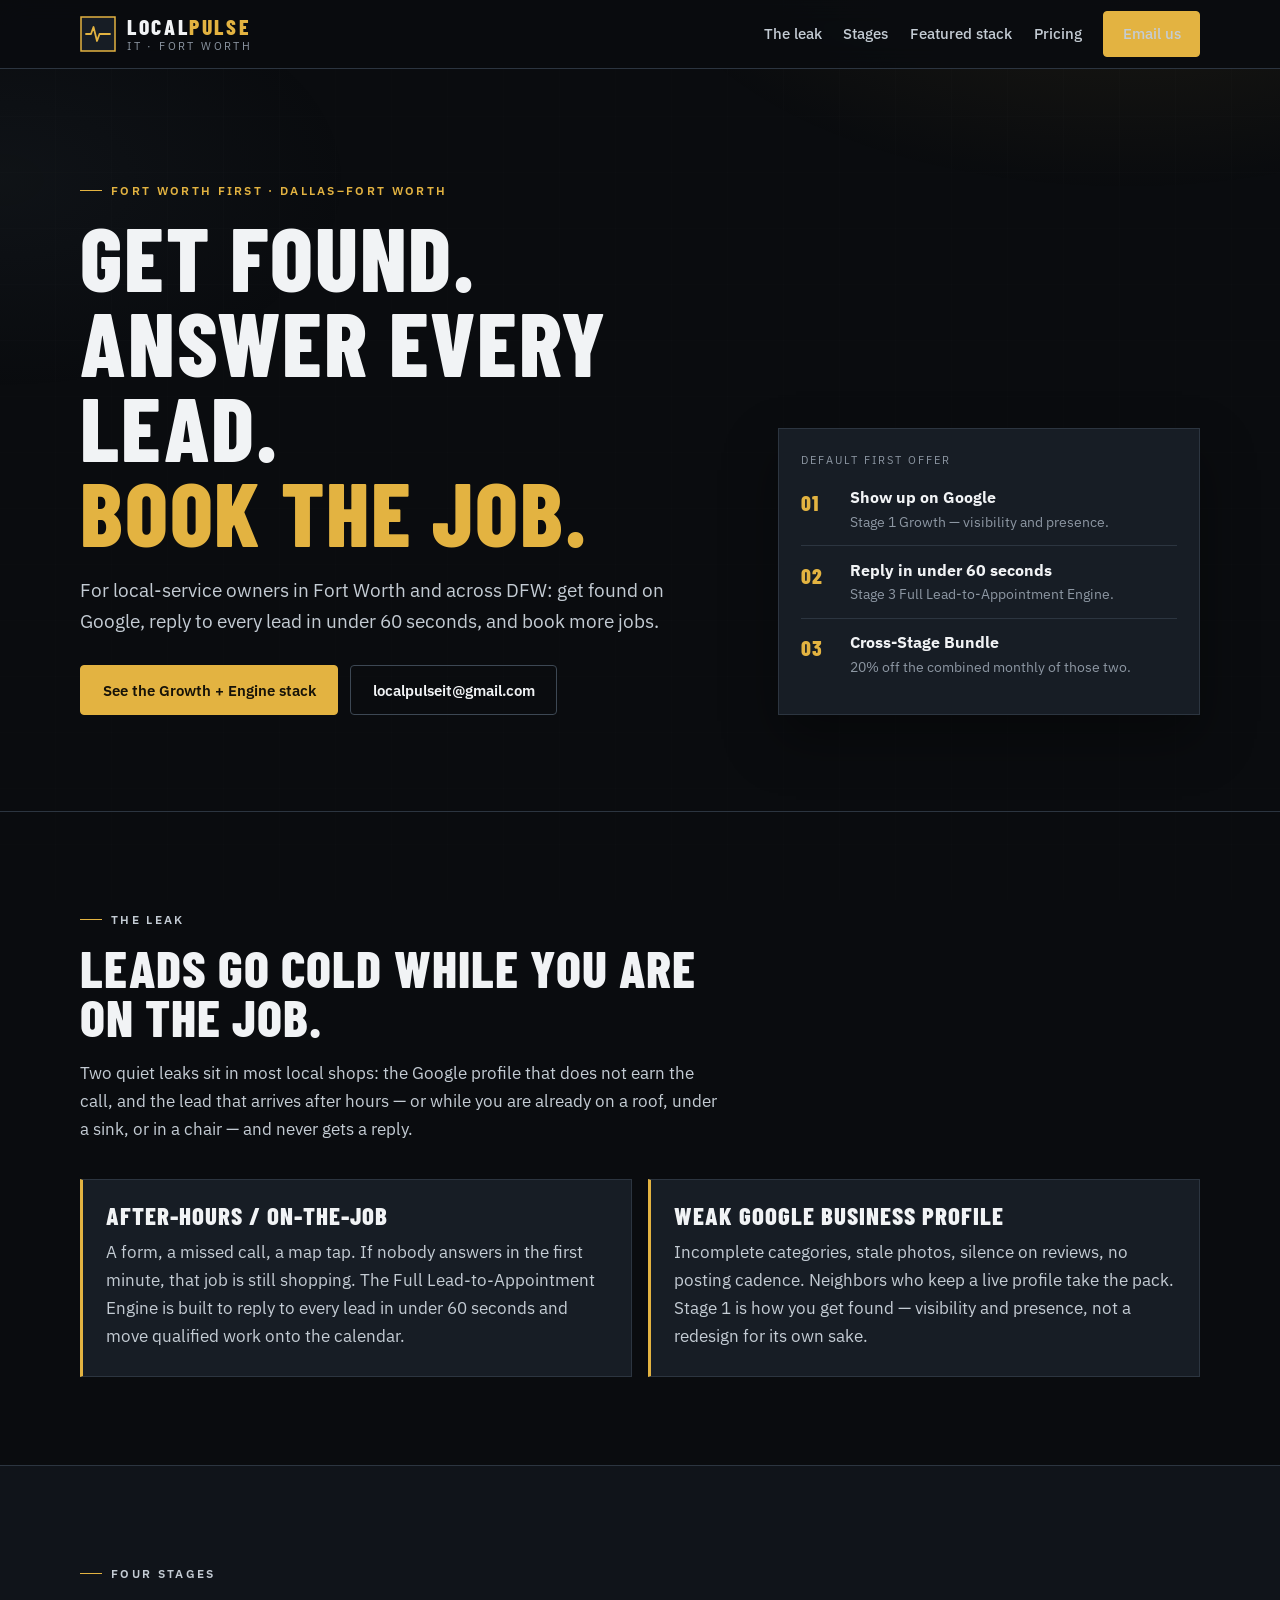
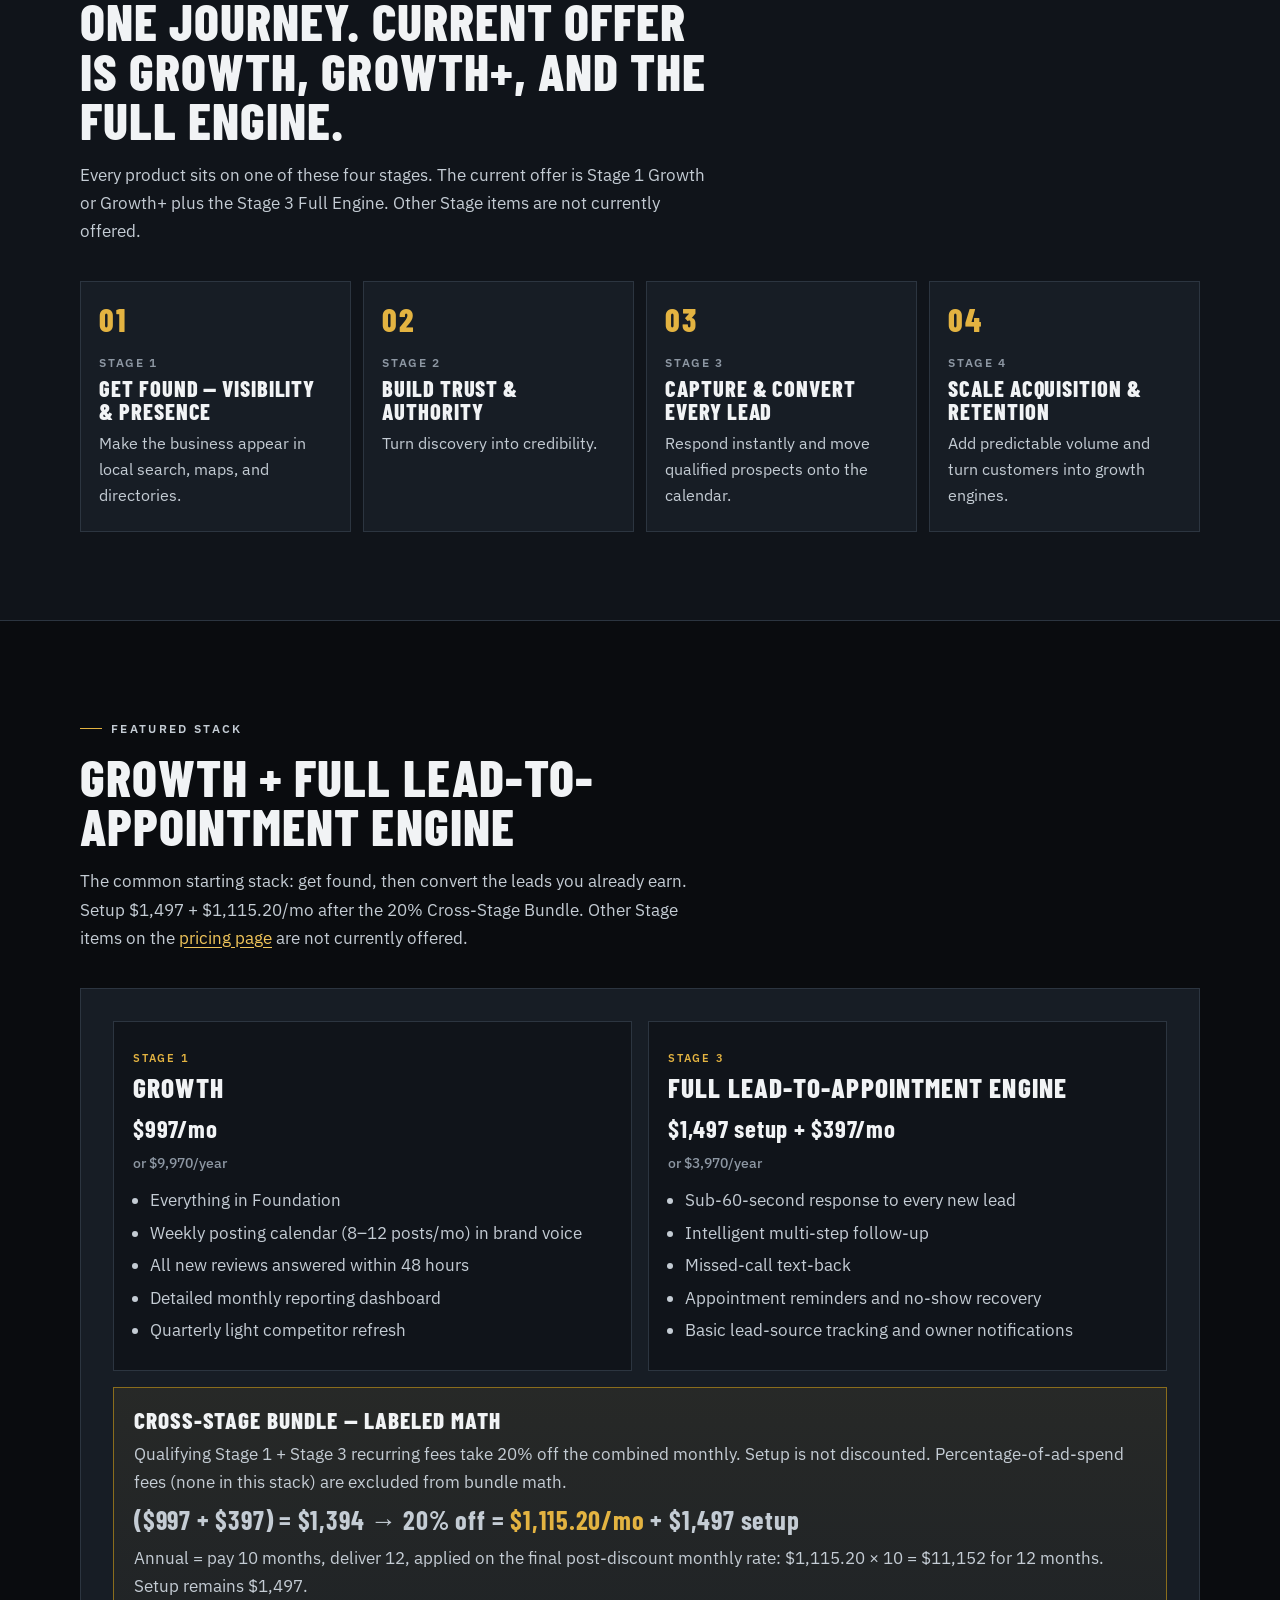
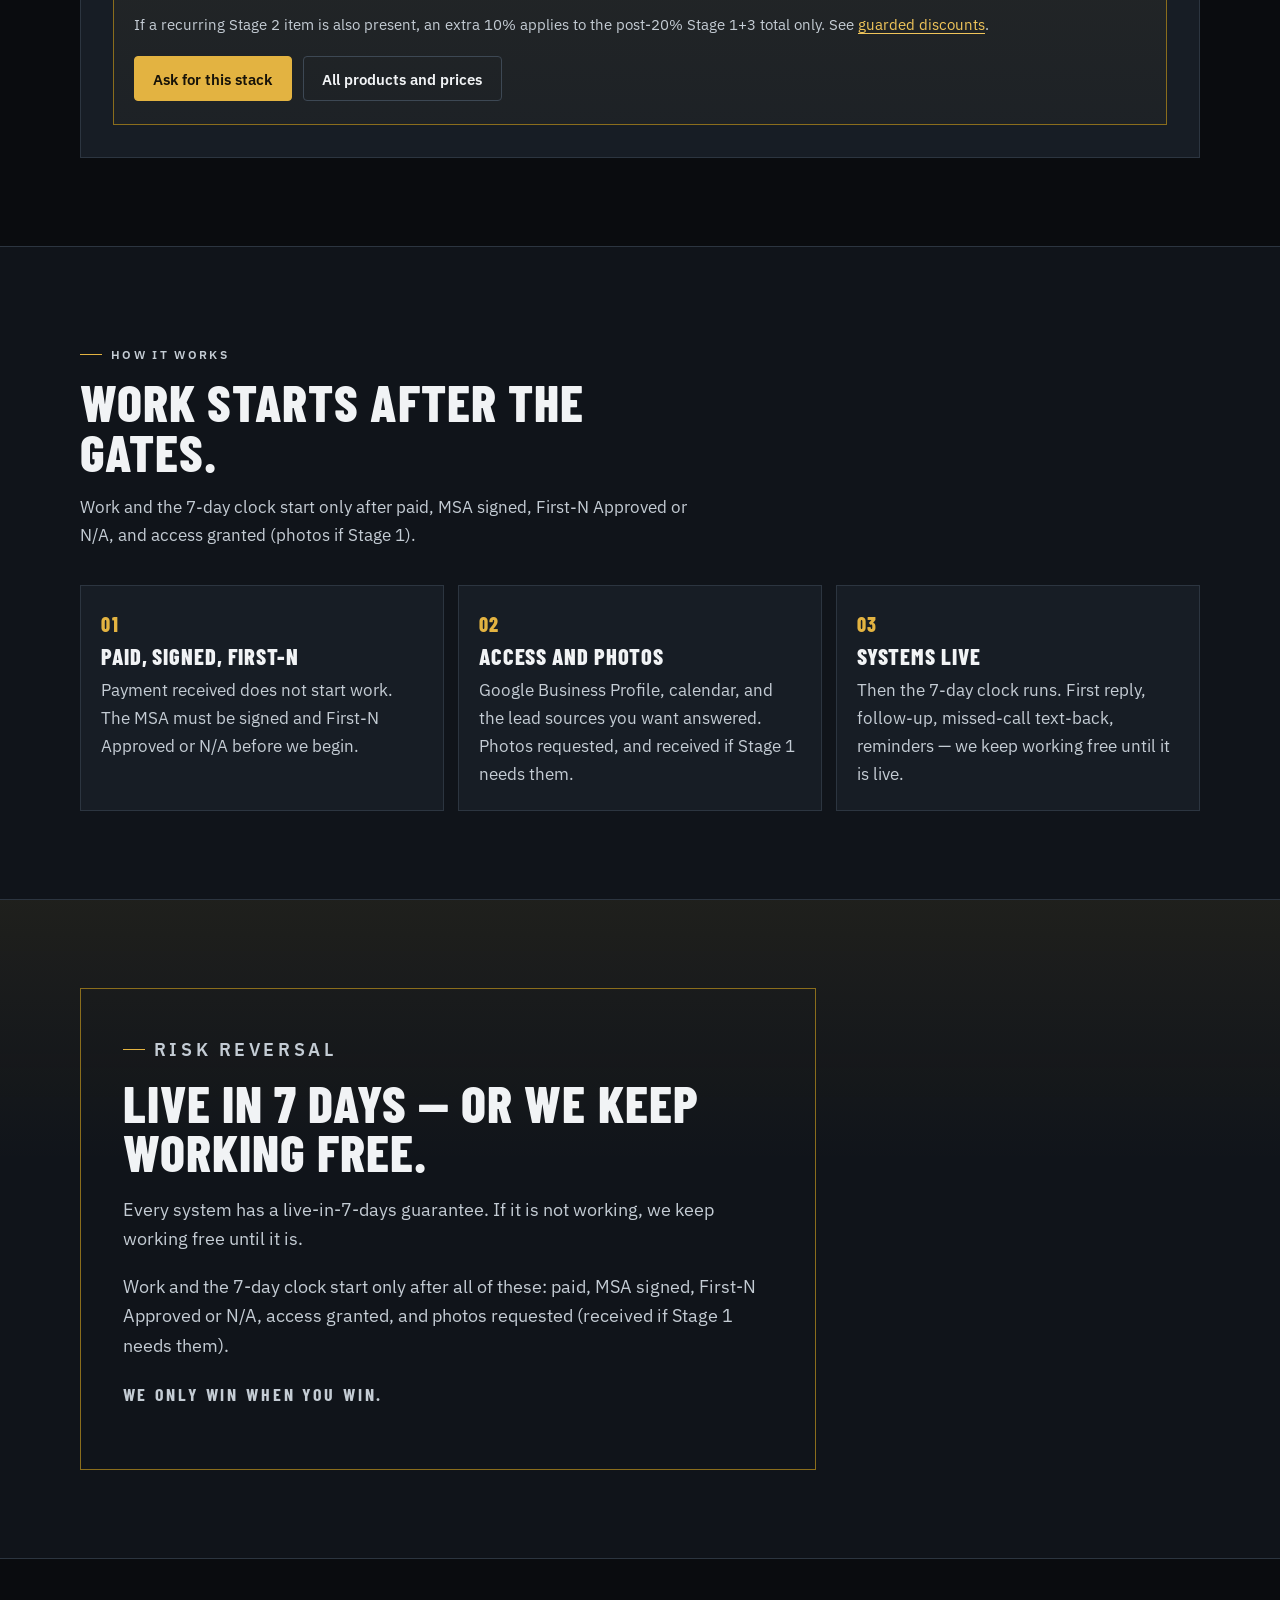
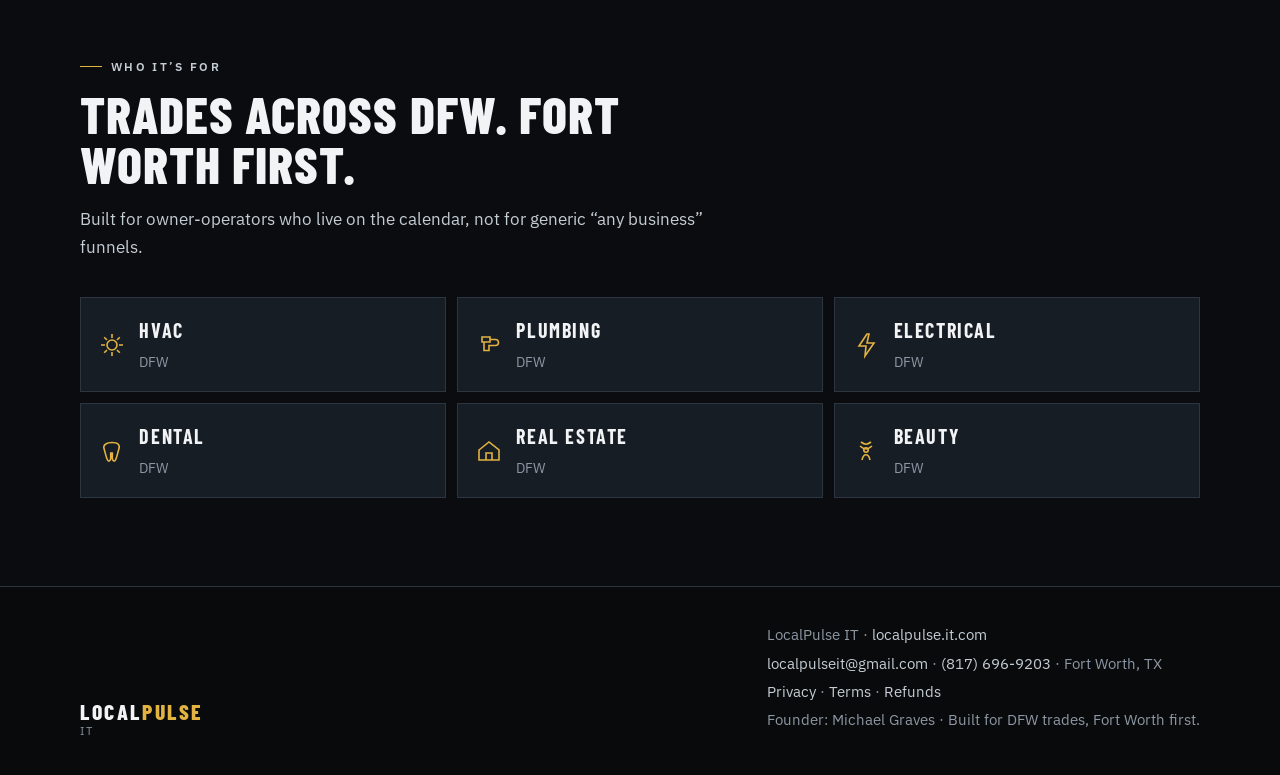
==== commit ae44aefd: "Close public-site design holes for LocalPulse-OS 3.5. Current offer, 30-day cancel notice, and pay≠d" ====
--- a/index.html
+++ b/index.html
@@ -126,8 +126,8 @@
       <div class="wrap">
         <div class="section-head">
           <p class="kicker">Four stages</p>
-          <h2>One journey. Buy only what you need.</h2>
-          <p>Every product sits on one of these four stages. Most shops start with Stage 1 Growth plus the Stage 3 Full Engine.</p>
+          <h2>One journey. Current offer is Growth, Growth+, and the Full Engine.</h2>
+          <p>Every product sits on one of these four stages. The current offer is Stage 1 Growth or Growth+ plus the Stage 3 Full Engine. Other Stage items are not currently offered.</p>
         </div>
         <div class="stage-grid">
           <article class="stage">
@@ -163,7 +163,7 @@
         <div class="section-head">
           <p class="kicker">Featured stack</p>
           <h2>Growth + Full Lead-to-Appointment Engine</h2>
-          <p>The common starting stack: get found, then convert the leads you already earn. Full catalog on the <a href="pricing.html">pricing page</a>.</p>
+          <p>The common starting stack: get found, then convert the leads you already earn. Setup $1,497 + $1,115.20/mo after the 20% Cross-Stage Bundle. Other Stage items on the <a href="pricing.html">pricing page</a> are not currently offered.</p>
         </div>
         <div class="stack-panel">
           <div class="stack-cols">
@@ -178,8 +178,6 @@
                 <li>Detailed monthly reporting dashboard</li>
                 <li>Quarterly light competitor refresh</li>
               </ul>
-              <!-- STRIPE: drop payment link here when live -->
-              <a class="stripe-slot" hidden data-stripe-link="growth" href="#">Stripe — Growth</a>
             </article>
             <article class="offer">
               <span class="tag">Stage 3</span>
@@ -192,8 +190,6 @@
                 <li>Appointment reminders and no-show recovery</li>
                 <li>Basic lead-source tracking and owner notifications</li>
               </ul>
-              <!-- STRIPE: drop payment link here when live -->
-              <a class="stripe-slot" hidden data-stripe-link="engine" href="#">Stripe — Engine</a>
             </article>
           </div>
           <div class="math">
@@ -203,8 +199,6 @@
             <p>Annual = pay 10 months, deliver 12, applied on the final post-discount monthly rate: $1,115.20 × 10 = $11,152 for 12 months. Setup remains $1,497.</p>
             <p class="math-note">If a recurring Stage 2 item is also present, an extra 10% applies to the post-20% Stage 1+3 total only. See <a href="pricing.html#discounts">guarded discounts</a>.</p>
             <div class="stack-actions">
-              <!-- STRIPE: drop payment link here when live -->
-              <a class="stripe-slot" hidden data-stripe-link="bundle" href="#">Stripe — Bundle</a>
               <a class="btn btn-amber" href="mailto:localpulseit@gmail.com?subject=Growth%20%2B%20Full%20Lead-to-Appointment%20Engine%20bundle">Ask for this stack</a>
               <a class="btn btn-ghost" href="pricing.html">All products and prices</a>
             </div>
@@ -217,24 +211,24 @@
       <div class="wrap">
         <div class="section-head">
           <p class="kicker">How it works</p>
-          <h2>Access in. Systems live.</h2>
-          <p>Timelines start after we have the access we need — profile, calendar, phone, photos. No extra process theater on this page.</p>
+          <h2>Work starts after the gates.</h2>
+          <p>Work and the 7-day clock start only after paid, MSA signed, First-N Approved or N/A, and access granted (photos if Stage 1).</p>
         </div>
         <div class="how-grid">
           <article class="how-card">
             <div class="how-n">01</div>
-            <h3>You grant access</h3>
-            <p>Google Business Profile, calendar, and the lead sources you want answered. We work from what you already run.</p>
+            <h3>Paid, signed, First-N</h3>
+            <p>Payment received does not start work. The MSA must be signed and First-N Approved or N/A before we begin.</p>
           </article>
           <article class="how-card">
             <div class="how-n">02</div>
-            <h3>Stage 1 foundation</h3>
-            <p>Live in 3–5 business days after access. Posting and review cadence follows on the Growth timeline.</p>
+            <h3>Access and photos</h3>
+            <p>Google Business Profile, calendar, and the lead sources you want answered. Photos requested, and received if Stage 1 needs them.</p>
           </article>
           <article class="how-card">
             <div class="how-n">03</div>
-            <h3>Stage 3 engine</h3>
-            <p>Live in 3–7 days after access. First reply, follow-up, missed-call text-back, reminders.</p>
+            <h3>Systems live</h3>
+            <p>Then the 7-day clock runs. First reply, follow-up, missed-call text-back, reminders — we keep working free until it is live.</p>
           </article>
         </div>
       </div>
@@ -246,6 +240,7 @@
           <p class="kicker">Risk reversal</p>
           <h2>Live in 7 days — or we keep working free.</h2>
           <p>Every system has a live-in-7-days guarantee. If it is not working, we keep working free until it is.</p>
+          <p>Work and the 7-day clock start only after all of these: paid, MSA signed, First-N Approved or N/A, access granted, and photos requested (received if Stage 1 needs them).</p>
           <p class="quote-mark">We only win when you win.</p>
         </div>
       </div>
--- a/css/styles.css
+++ b/css/styles.css
@@ -644,7 +644,10 @@
   color: var(--text);
 }
 
-.stripe-slot { display: none; }
+.prow.parked {
+  opacity: 0.78;
+}
+.prow.parked h3 { color: var(--text-2); }
 
 /* ——— Mobile ——— */
 @media (max-width: 880px) {
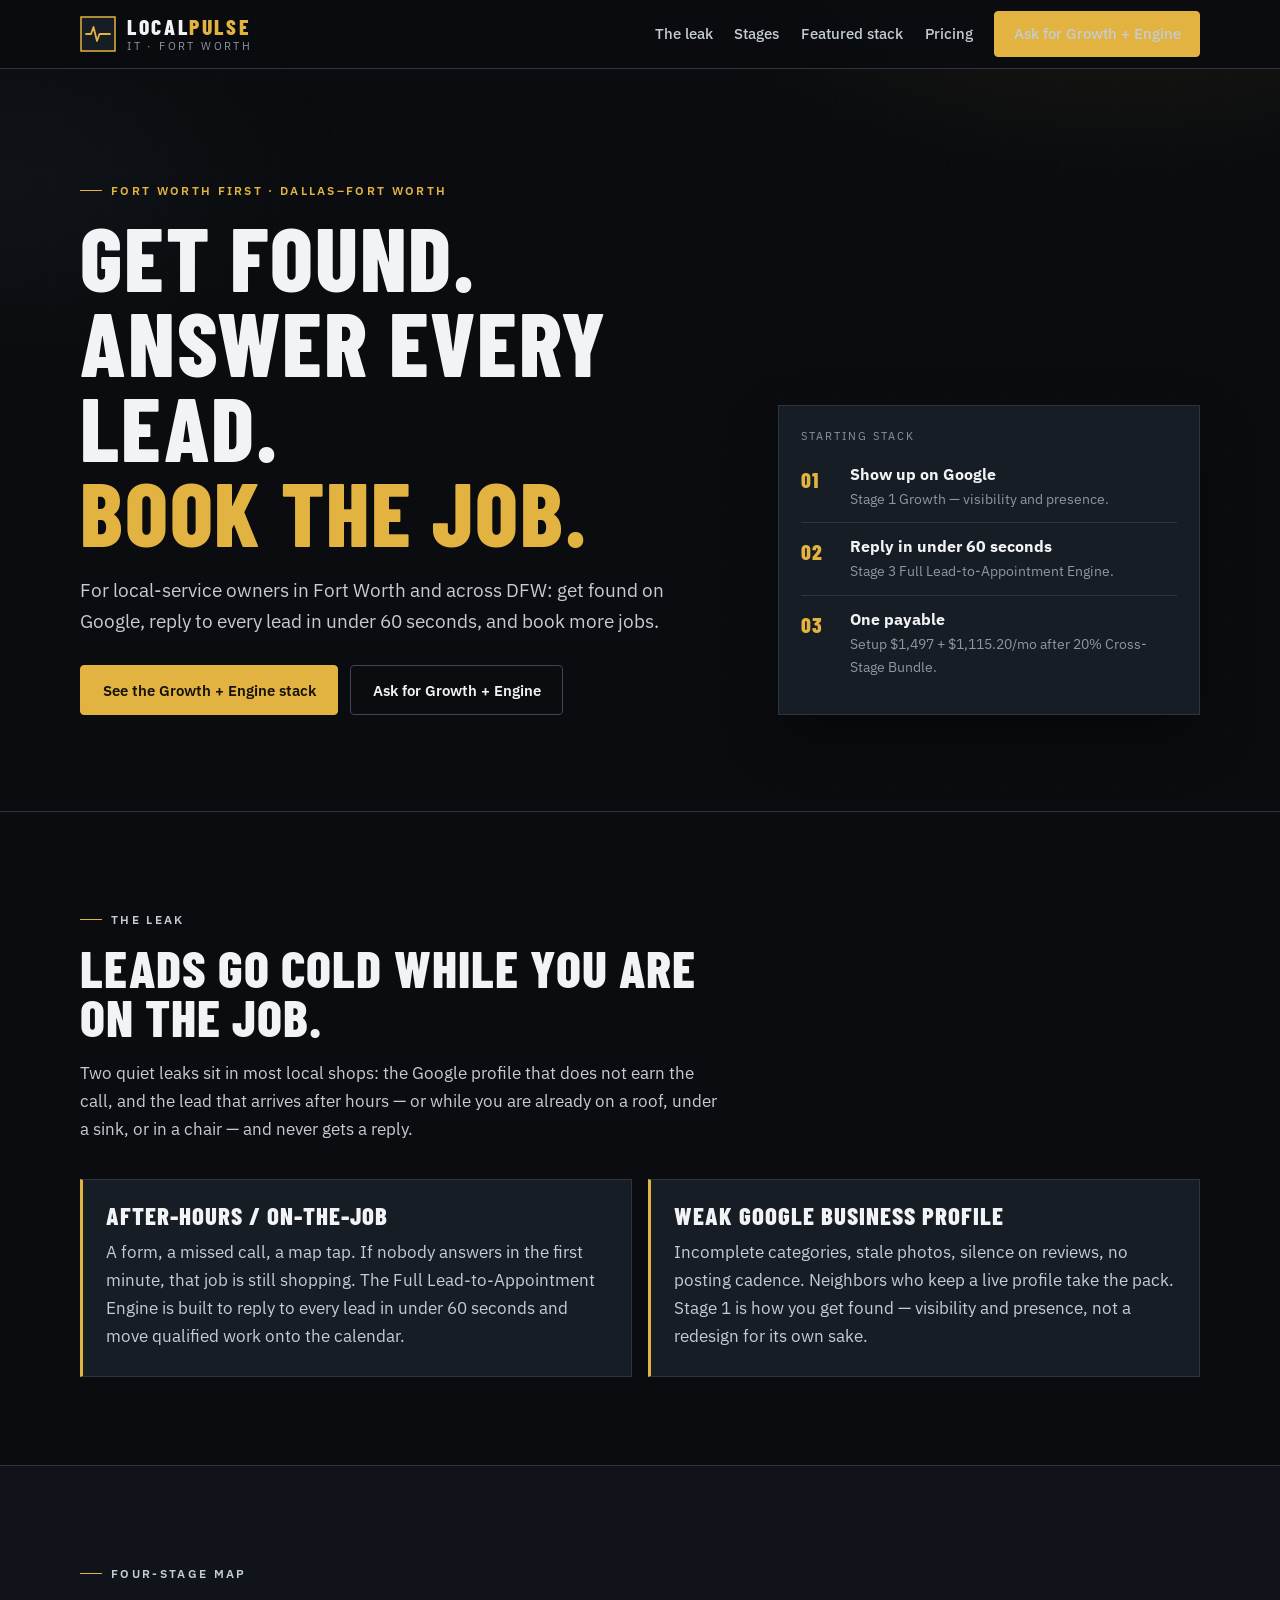
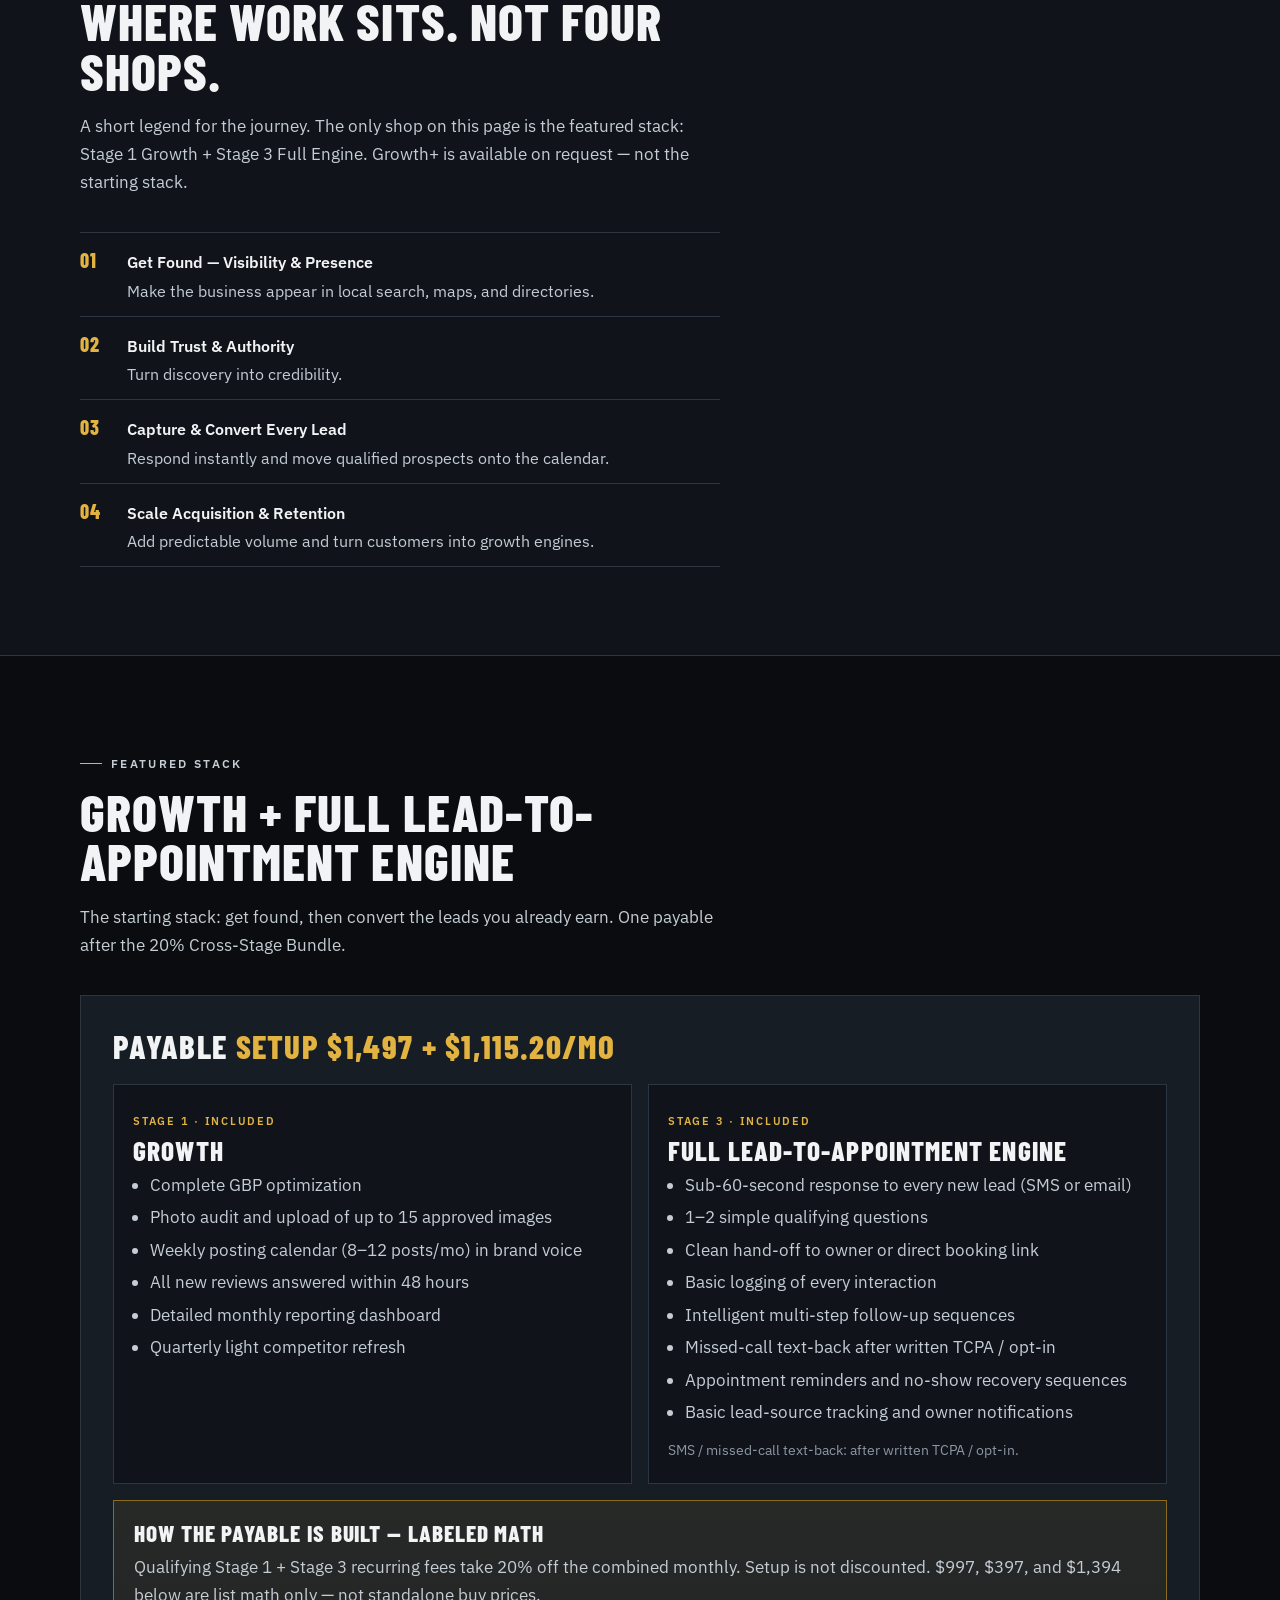
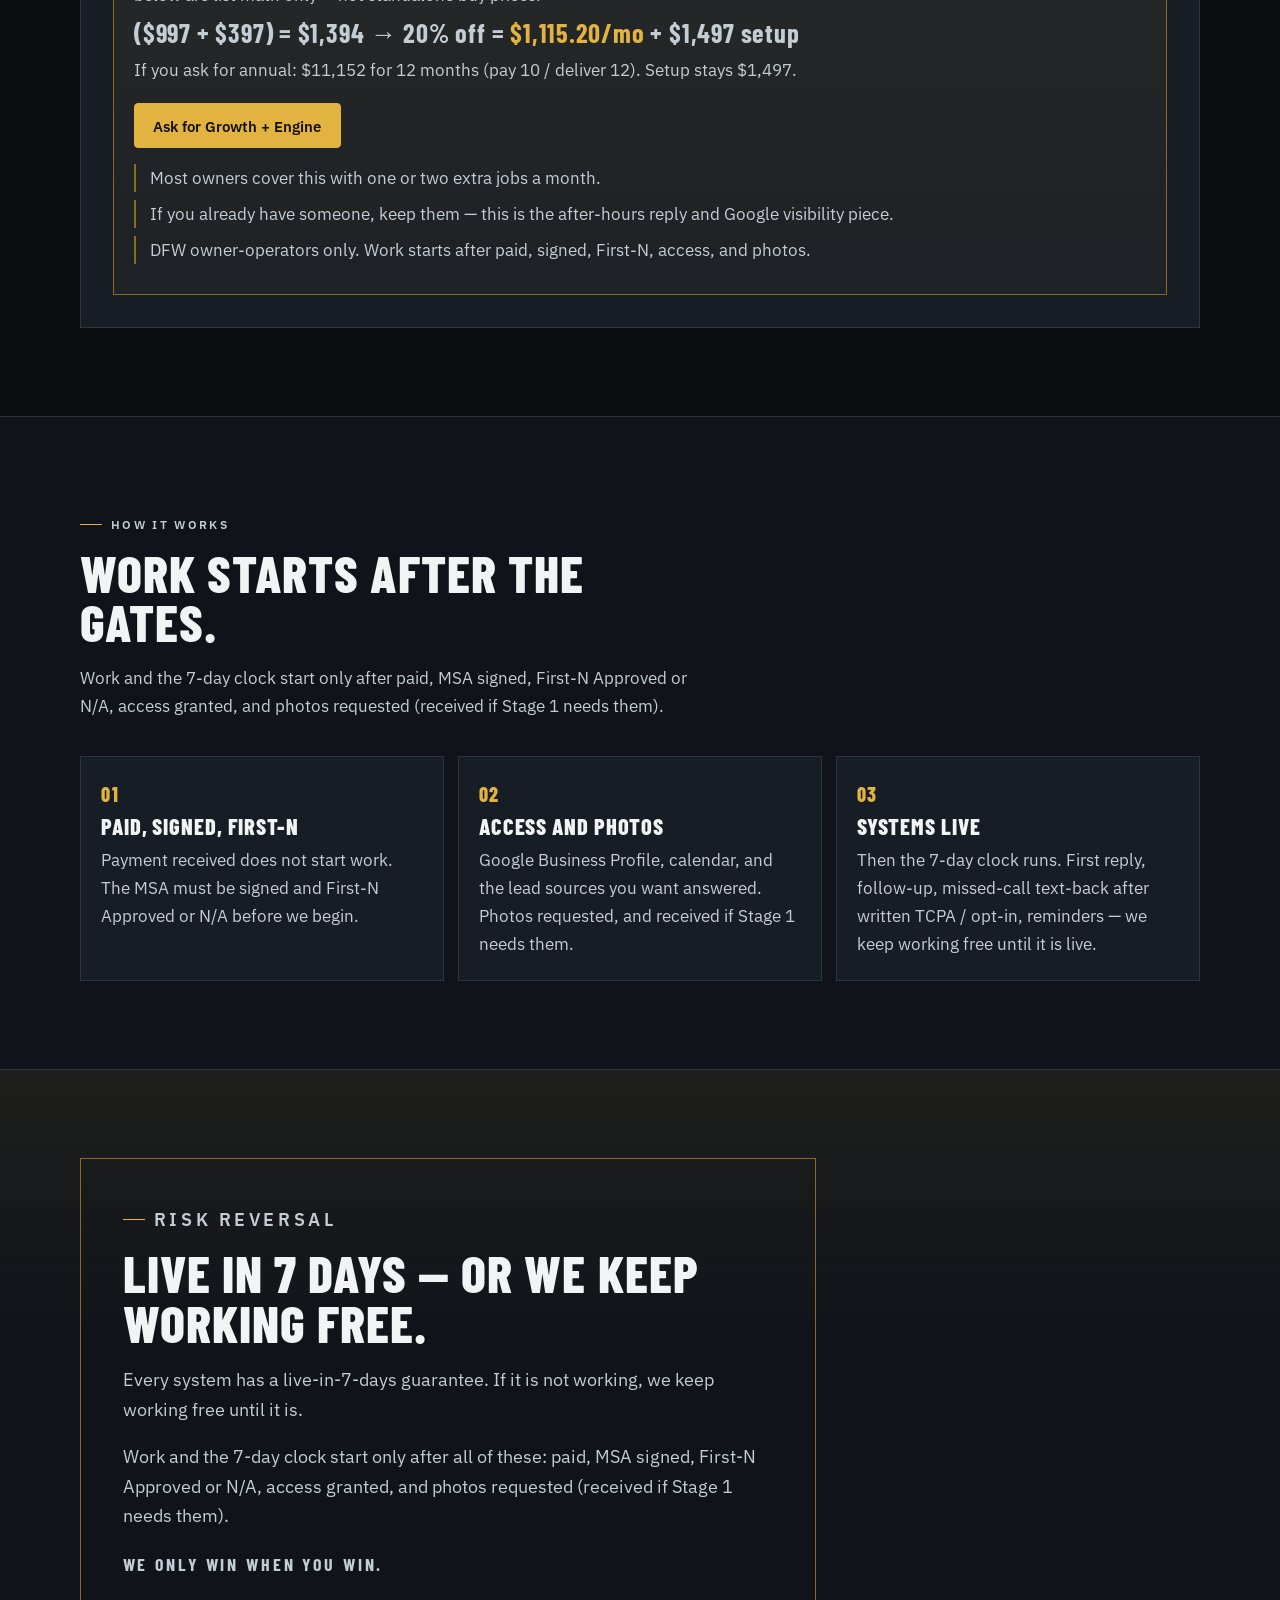
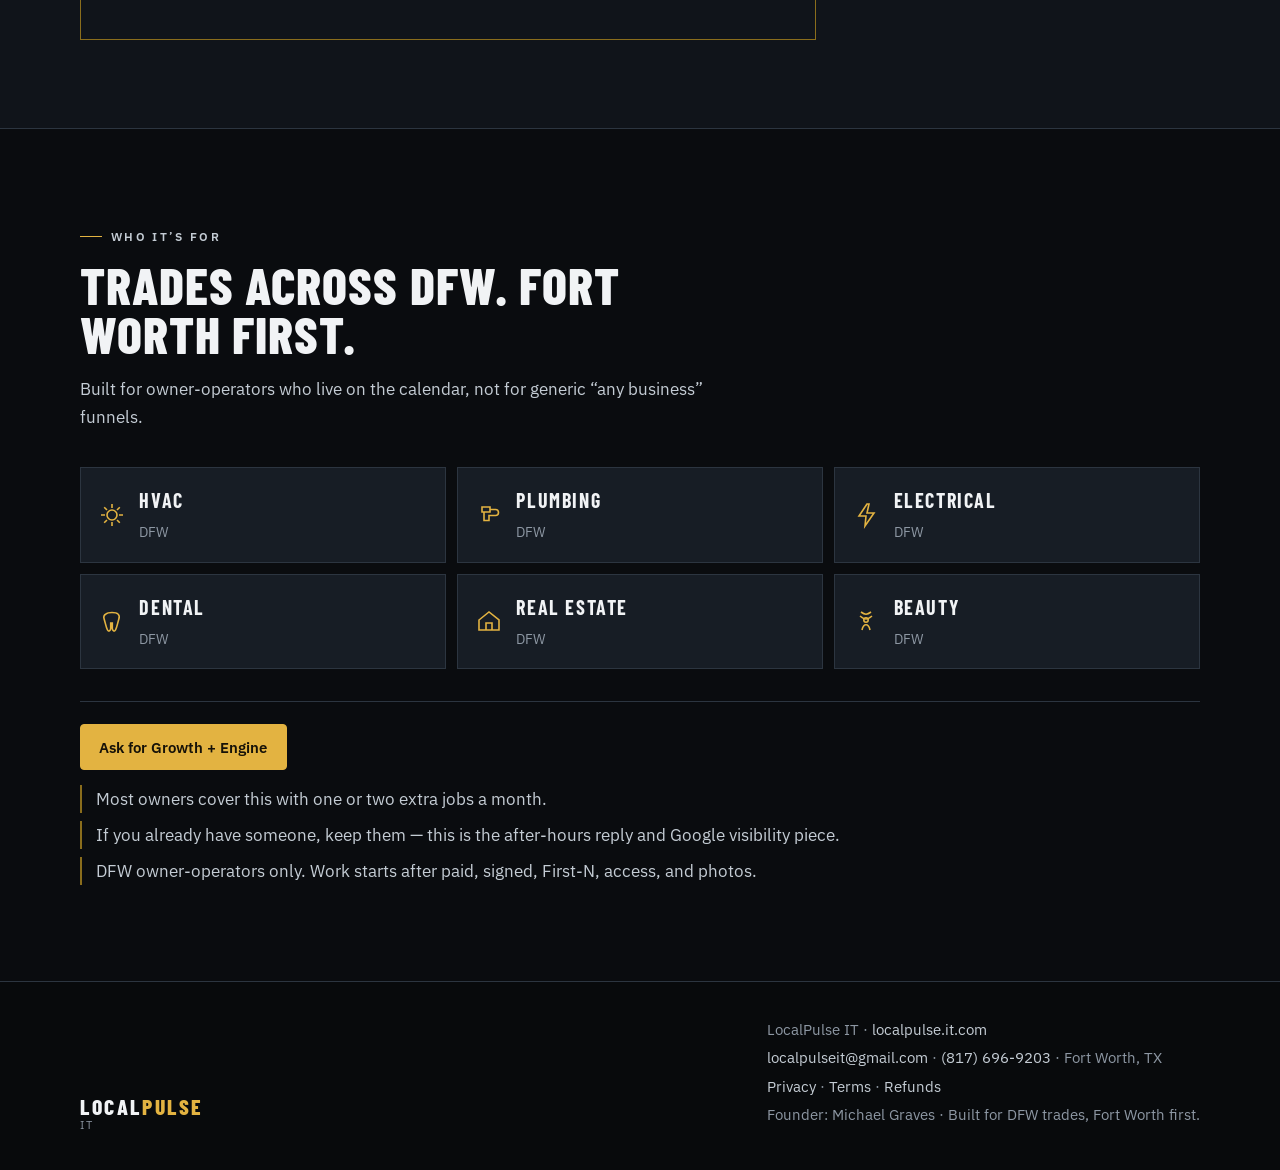
==== commit 3e54bec2: "Make Growth + Engine the only public shop. Replace nested Foundation/Starter bullets, collapse the f" ====
--- a/index.html
+++ b/index.html
@@ -31,7 +31,7 @@
     "name": "LocalPulse IT",
     "url": "https://localpulse.it.com/",
     "email": "localpulseit@gmail.com",
-    "telephone": "+1-817-696-9203",
+    "telephone": "+18176969203",
     "address": {
       "@type": "PostalAddress",
       "addressLocality": "Fort Worth",
@@ -67,7 +67,7 @@
         <a href="index.html#stages">Stages</a>
         <a href="index.html#stack">Featured stack</a>
         <a href="pricing.html">Pricing</a>
-        <a class="btn btn-amber" href="mailto:localpulseit@gmail.com?subject=LocalPulse%20IT%20%E2%80%94%20Growth%20%2B%20Engine">Email us</a>
+        <a class="btn btn-amber" href="mailto:localpulseit@gmail.com?subject=Growth%20%2B%20Engine%20%E2%80%94%20DFW&amp;body=Trade%3A%0ACity%20%2F%20zip%3A%0AOwner%20name%3A%0A">Ask for Growth + Engine</a>
       </nav>
     </div>
   </header>
@@ -81,11 +81,11 @@
           <p class="lede" style="margin-top:1.2rem">For local-service owners in Fort Worth and across DFW: get found on Google, reply to every lead in under 60 seconds, and book more jobs.</p>
           <div class="hero-actions">
             <a class="btn btn-amber btn-lg" href="#stack">See the Growth + Engine stack</a>
-            <a class="btn btn-ghost btn-lg" href="mailto:localpulseit@gmail.com?subject=LocalPulse%20IT%20%E2%80%94%20Growth%20%2B%20Engine">localpulseit@gmail.com</a>
+            <a class="btn btn-ghost btn-lg" href="mailto:localpulseit@gmail.com?subject=Growth%20%2B%20Engine%20%E2%80%94%20DFW&amp;body=Trade%3A%0ACity%20%2F%20zip%3A%0AOwner%20name%3A%0A">Ask for Growth + Engine</a>
           </div>
         </div>
         <aside class="hero-rail" aria-label="What the first stack does">
-          <p class="rail-label">Default first offer</p>
+          <p class="rail-label">Starting stack</p>
           <div class="rail-step">
             <div class="rail-num">01</div>
             <div><strong>Show up on Google</strong><span>Stage 1 Growth — visibility and presence.</span></div>
@@ -96,7 +96,7 @@
           </div>
           <div class="rail-step">
             <div class="rail-num">03</div>
-            <div><strong>Cross-Stage Bundle</strong><span>20% off the combined monthly of those two.</span></div>
+            <div><strong>One payable</strong><span>Setup $1,497 + $1,115.20/mo after 20% Cross-Stage Bundle.</span></div>
           </div>
         </aside>
       </div>
@@ -125,36 +125,16 @@
     <section class="band band-alt" id="stages">
       <div class="wrap">
         <div class="section-head">
-          <p class="kicker">Four stages</p>
-          <h2>One journey. Current offer is Growth, Growth+, and the Full Engine.</h2>
-          <p>Every product sits on one of these four stages. The current offer is Stage 1 Growth or Growth+ plus the Stage 3 Full Engine. Other Stage items are not currently offered.</p>
-        </div>
-        <div class="stage-grid">
-          <article class="stage">
-            <div class="stage-index">01</div>
-            <span class="stage-name">Stage 1</span>
-            <h3>Get Found — Visibility &amp; Presence</h3>
-            <p>Make the business appear in local search, maps, and directories.</p>
-          </article>
-          <article class="stage">
-            <div class="stage-index">02</div>
-            <span class="stage-name">Stage 2</span>
-            <h3>Build Trust &amp; Authority</h3>
-            <p>Turn discovery into credibility.</p>
-          </article>
-          <article class="stage">
-            <div class="stage-index">03</div>
-            <span class="stage-name">Stage 3</span>
-            <h3>Capture &amp; Convert Every Lead</h3>
-            <p>Respond instantly and move qualified prospects onto the calendar.</p>
-          </article>
-          <article class="stage">
-            <div class="stage-index">04</div>
-            <span class="stage-name">Stage 4</span>
-            <h3>Scale Acquisition &amp; Retention</h3>
-            <p>Add predictable volume and turn customers into growth engines.</p>
-          </article>
-        </div>
+          <p class="kicker">Four-stage map</p>
+          <h2>Where work sits. Not four shops.</h2>
+          <p>A short legend for the journey. The only shop on this page is the featured stack: Stage 1 Growth + Stage 3 Full Engine. Growth+ is available on request — not the starting stack.</p>
+        </div>
+        <ol class="stage-legend">
+          <li><span>01</span><div><strong>Get Found — Visibility &amp; Presence</strong> Make the business appear in local search, maps, and directories.</div></li>
+          <li><span>02</span><div><strong>Build Trust &amp; Authority</strong> Turn discovery into credibility.</div></li>
+          <li><span>03</span><div><strong>Capture &amp; Convert Every Lead</strong> Respond instantly and move qualified prospects onto the calendar.</div></li>
+          <li><span>04</span><div><strong>Scale Acquisition &amp; Retention</strong> Add predictable volume and turn customers into growth engines.</div></li>
+        </ol>
       </div>
     </section>
 
@@ -163,16 +143,17 @@
         <div class="section-head">
           <p class="kicker">Featured stack</p>
           <h2>Growth + Full Lead-to-Appointment Engine</h2>
-          <p>The common starting stack: get found, then convert the leads you already earn. Setup $1,497 + $1,115.20/mo after the 20% Cross-Stage Bundle. Other Stage items on the <a href="pricing.html">pricing page</a> are not currently offered.</p>
+          <p>The starting stack: get found, then convert the leads you already earn. One payable after the 20% Cross-Stage Bundle.</p>
         </div>
         <div class="stack-panel">
+          <p class="payable">Payable <span class="amt">Setup $1,497 + $1,115.20/mo</span></p>
           <div class="stack-cols">
             <article class="offer">
-              <span class="tag">Stage 1</span>
+              <span class="tag">Stage 1 · included</span>
               <h3>Growth</h3>
-              <p class="price-line">$997/mo <small>or $9,970/year</small></p>
               <ul>
-                <li>Everything in Foundation</li>
+                <li>Complete GBP optimization</li>
+                <li>Photo audit and upload of up to 15 approved images</li>
                 <li>Weekly posting calendar (8–12 posts/mo) in brand voice</li>
                 <li>All new reviews answered within 48 hours</li>
                 <li>Detailed monthly reporting dashboard</li>
@@ -180,27 +161,33 @@
               </ul>
             </article>
             <article class="offer">
-              <span class="tag">Stage 3</span>
+              <span class="tag">Stage 3 · included</span>
               <h3>Full Lead-to-Appointment Engine</h3>
-              <p class="price-line">$1,497 setup + $397/mo <small>or $3,970/year</small></p>
               <ul>
-                <li>Sub-60-second response to every new lead</li>
-                <li>Intelligent multi-step follow-up</li>
-                <li>Missed-call text-back</li>
-                <li>Appointment reminders and no-show recovery</li>
+                <li>Sub-60-second response to every new lead (SMS or email)</li>
+                <li>1–2 simple qualifying questions</li>
+                <li>Clean hand-off to owner or direct booking link</li>
+                <li>Basic logging of every interaction</li>
+                <li>Intelligent multi-step follow-up sequences</li>
+                <li>Missed-call text-back after written TCPA / opt-in</li>
+                <li>Appointment reminders and no-show recovery sequences</li>
                 <li>Basic lead-source tracking and owner notifications</li>
               </ul>
+              <p class="tcpa-note">SMS / missed-call text-back: after written TCPA / opt-in.</p>
             </article>
           </div>
           <div class="math">
-            <h3>Cross-Stage Bundle — labeled math</h3>
-            <p>Qualifying Stage 1 + Stage 3 recurring fees take 20% off the combined monthly. Setup is not discounted. Percentage-of-ad-spend fees (none in this stack) are excluded from bundle math.</p>
+            <h3>How the payable is built — labeled math</h3>
+            <p>Qualifying Stage 1 + Stage 3 recurring fees take 20% off the combined monthly. Setup is not discounted. $997, $397, and $1,394 below are list math only — not standalone buy prices.</p>
             <p class="math-eq">($997 + $397) = $1,394 → 20% off = <span class="result">$1,115.20/mo</span> + $1,497 setup</p>
-            <p>Annual = pay 10 months, deliver 12, applied on the final post-discount monthly rate: $1,115.20 × 10 = $11,152 for 12 months. Setup remains $1,497.</p>
-            <p class="math-note">If a recurring Stage 2 item is also present, an extra 10% applies to the post-20% Stage 1+3 total only. See <a href="pricing.html#discounts">guarded discounts</a>.</p>
-            <div class="stack-actions">
-              <a class="btn btn-amber" href="mailto:localpulseit@gmail.com?subject=Growth%20%2B%20Full%20Lead-to-Appointment%20Engine%20bundle">Ask for this stack</a>
-              <a class="btn btn-ghost" href="pricing.html">All products and prices</a>
+            <p>If you ask for annual: $11,152 for 12 months (pay 10 / deliver 12). Setup stays $1,497.</p>
+            <div class="ask-close">
+              <a class="btn btn-amber" href="mailto:localpulseit@gmail.com?subject=Growth%20%2B%20Engine%20%E2%80%94%20DFW&amp;body=Trade%3A%0ACity%20%2F%20zip%3A%0AOwner%20name%3A%0A">Ask for Growth + Engine</a>
+              <ul class="ask-notes">
+                <li>Most owners cover this with one or two extra jobs a month.</li>
+                <li>If you already have someone, keep them — this is the after-hours reply and Google visibility piece.</li>
+                <li>DFW owner-operators only. Work starts after paid, signed, First-N, access, and photos.</li>
+              </ul>
             </div>
           </div>
         </div>
@@ -212,7 +199,7 @@
         <div class="section-head">
           <p class="kicker">How it works</p>
           <h2>Work starts after the gates.</h2>
-          <p>Work and the 7-day clock start only after paid, MSA signed, First-N Approved or N/A, and access granted (photos if Stage 1).</p>
+          <p>Work and the 7-day clock start only after paid, MSA signed, First-N Approved or N/A, access granted, and photos requested (received if Stage 1 needs them).</p>
         </div>
         <div class="how-grid">
           <article class="how-card">
@@ -228,7 +215,7 @@
           <article class="how-card">
             <div class="how-n">03</div>
             <h3>Systems live</h3>
-            <p>Then the 7-day clock runs. First reply, follow-up, missed-call text-back, reminders — we keep working free until it is live.</p>
+            <p>Then the 7-day clock runs. First reply, follow-up, missed-call text-back after written TCPA / opt-in, reminders — we keep working free until it is live.</p>
           </article>
         </div>
       </div>
@@ -260,6 +247,14 @@
           <div class="trade"><svg viewBox="0 0 28 28" fill="none" stroke="currentColor" stroke-width="1.6" aria-hidden="true"><path d="M8 7c2-2 10-2 12 0 1.2 1.1 1.6 3 .8 5.2C19.6 16 19 20 17.5 23c-1 2-3.2.6-3.2-1.6V16h-1.6v5.4c0 2.2-2.2 3.6-3.2 1.6C8 20 7.4 16 6.2 12.2 5.4 10 5.8 8.1 8 7z"/></svg><div><strong>Dental</strong><span>DFW</span></div></div>
           <div class="trade"><svg viewBox="0 0 28 28" fill="none" stroke="currentColor" stroke-width="1.6" aria-hidden="true"><path d="M4 13 14 5l10 8v10H4V13z"/><path d="M11 23v-7h6v7"/></svg><div><strong>Real estate</strong><span>DFW</span></div></div>
           <div class="trade"><svg viewBox="0 0 28 28" fill="none" stroke="currentColor" stroke-width="1.6" aria-hidden="true"><path d="M9 5c4 3 6 3 10 0M8 9c5 4 7 4 12 0M10 23c1.5-7 6.5-7 8 0"/><circle cx="14" cy="13" r="2.2"/></svg><div><strong>Beauty</strong><span>DFW</span></div></div>
+        </div>
+        <div class="ask-close ask-close-after" id="ask">
+          <a class="btn btn-amber" href="mailto:localpulseit@gmail.com?subject=Growth%20%2B%20Engine%20%E2%80%94%20DFW&amp;body=Trade%3A%0ACity%20%2F%20zip%3A%0AOwner%20name%3A%0A">Ask for Growth + Engine</a>
+          <ul class="ask-notes">
+            <li>Most owners cover this with one or two extra jobs a month.</li>
+            <li>If you already have someone, keep them — this is the after-hours reply and Google visibility piece.</li>
+            <li>DFW owner-operators only. Work starts after paid, signed, First-N, access, and photos.</li>
+          </ul>
         </div>
       </div>
     </section>
--- a/css/styles.css
+++ b/css/styles.css
@@ -385,6 +385,72 @@
   margin-bottom: 0.35rem;
 }
 
+.stage-legend {
+  list-style: none;
+  margin: 0;
+  padding: 0;
+  max-width: 40rem;
+  border-top: 1px solid var(--line);
+}
+.stage-legend li {
+  display: grid;
+  grid-template-columns: 2.2rem 1fr;
+  gap: 0.75rem;
+  align-items: baseline;
+  padding: 0.7rem 0;
+  border-bottom: 1px solid var(--line);
+  color: var(--text-2);
+  font-size: 0.98rem;
+}
+.stage-legend span {
+  font-family: var(--display);
+  font-weight: 800;
+  font-size: 1.25rem;
+  color: var(--amber);
+  letter-spacing: 0.04em;
+}
+.stage-legend strong {
+  display: block;
+  color: var(--text);
+  font-weight: 600;
+  margin-bottom: 0.15rem;
+}
+
+.payable {
+  font-family: var(--display);
+  font-weight: 800;
+  font-size: clamp(1.45rem, 3.4vw, 2.05rem);
+  letter-spacing: 0.04em;
+  text-transform: uppercase;
+  line-height: 1.15;
+  margin: 0 0 1.15rem;
+}
+.payable .amt { color: var(--amber); }
+
+.tcpa-note {
+  margin: 0.75rem 0 0;
+  color: var(--muted);
+  font-size: 0.88rem;
+}
+
+.ask-close { margin-top: 1.15rem; }
+.ask-close-after {
+  margin-top: 2rem;
+  padding-top: 1.4rem;
+  border-top: 1px solid var(--line);
+}
+.ask-notes {
+  list-style: none;
+  margin: 0.95rem 0 0;
+  padding: 0;
+}
+.ask-notes li {
+  color: var(--text-2);
+  margin: 0.5rem 0;
+  padding-left: 0.85rem;
+  border-left: 2px solid var(--amber-d);
+}
+
 /* Featured stack */
 .stack-panel {
   background: var(--bg-3);
@@ -648,6 +714,9 @@
   opacity: 0.78;
 }
 .prow.parked h3 { color: var(--text-2); }
+.prow.request {
+  border-color: var(--line-2);
+}
 
 /* ——— Mobile ——— */
 @media (max-width: 880px) {
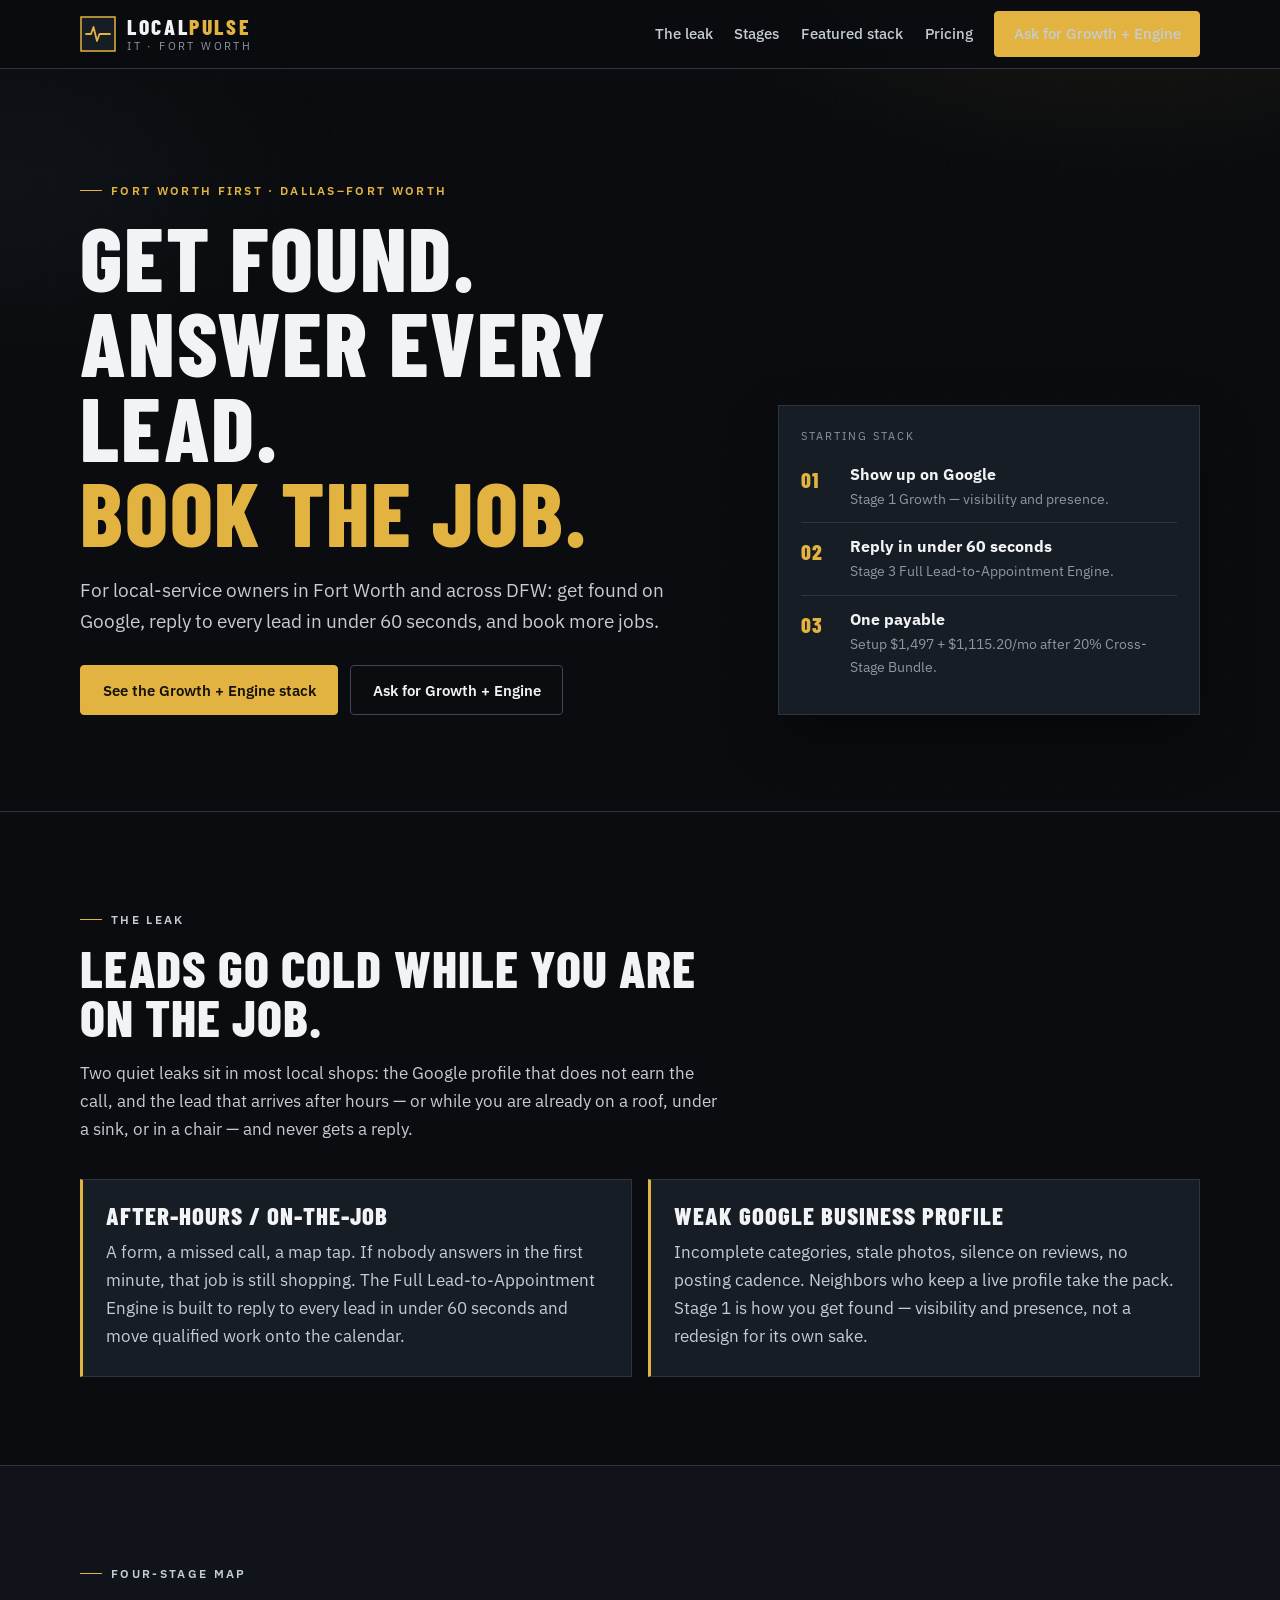
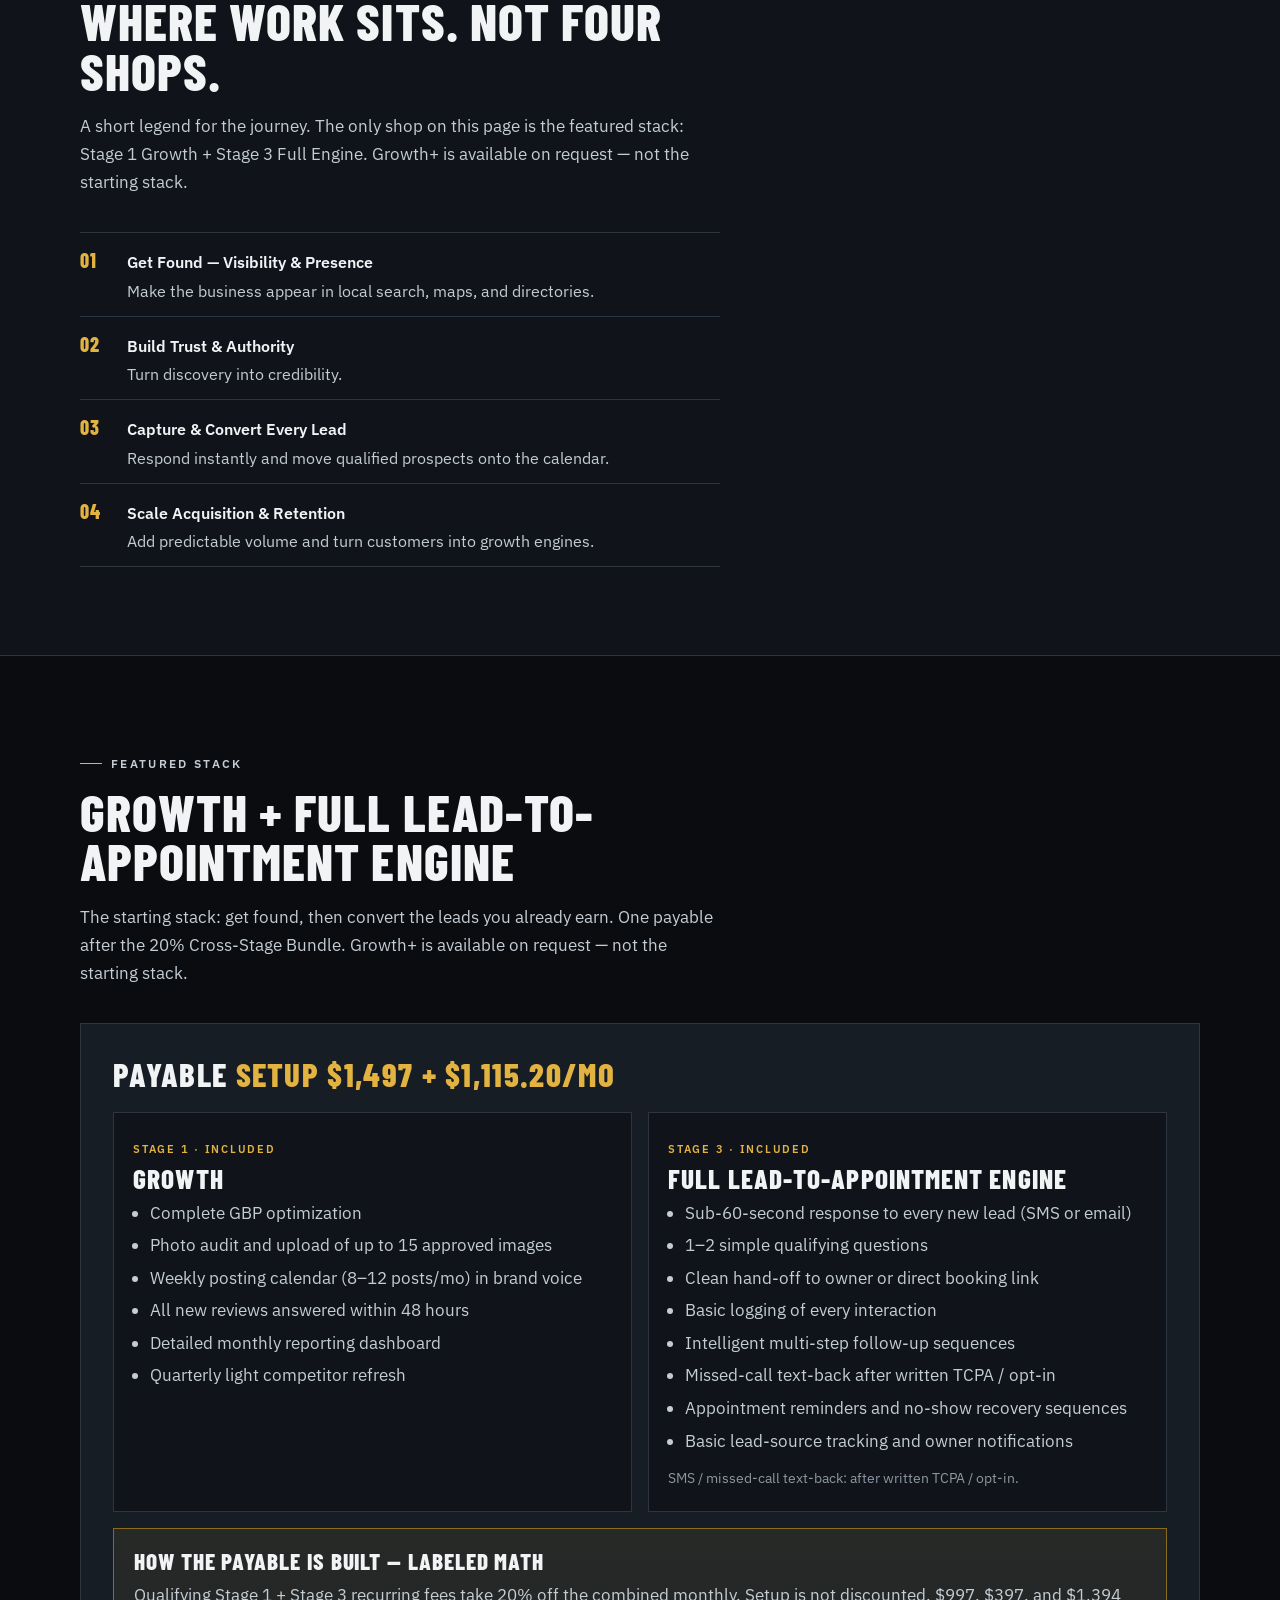
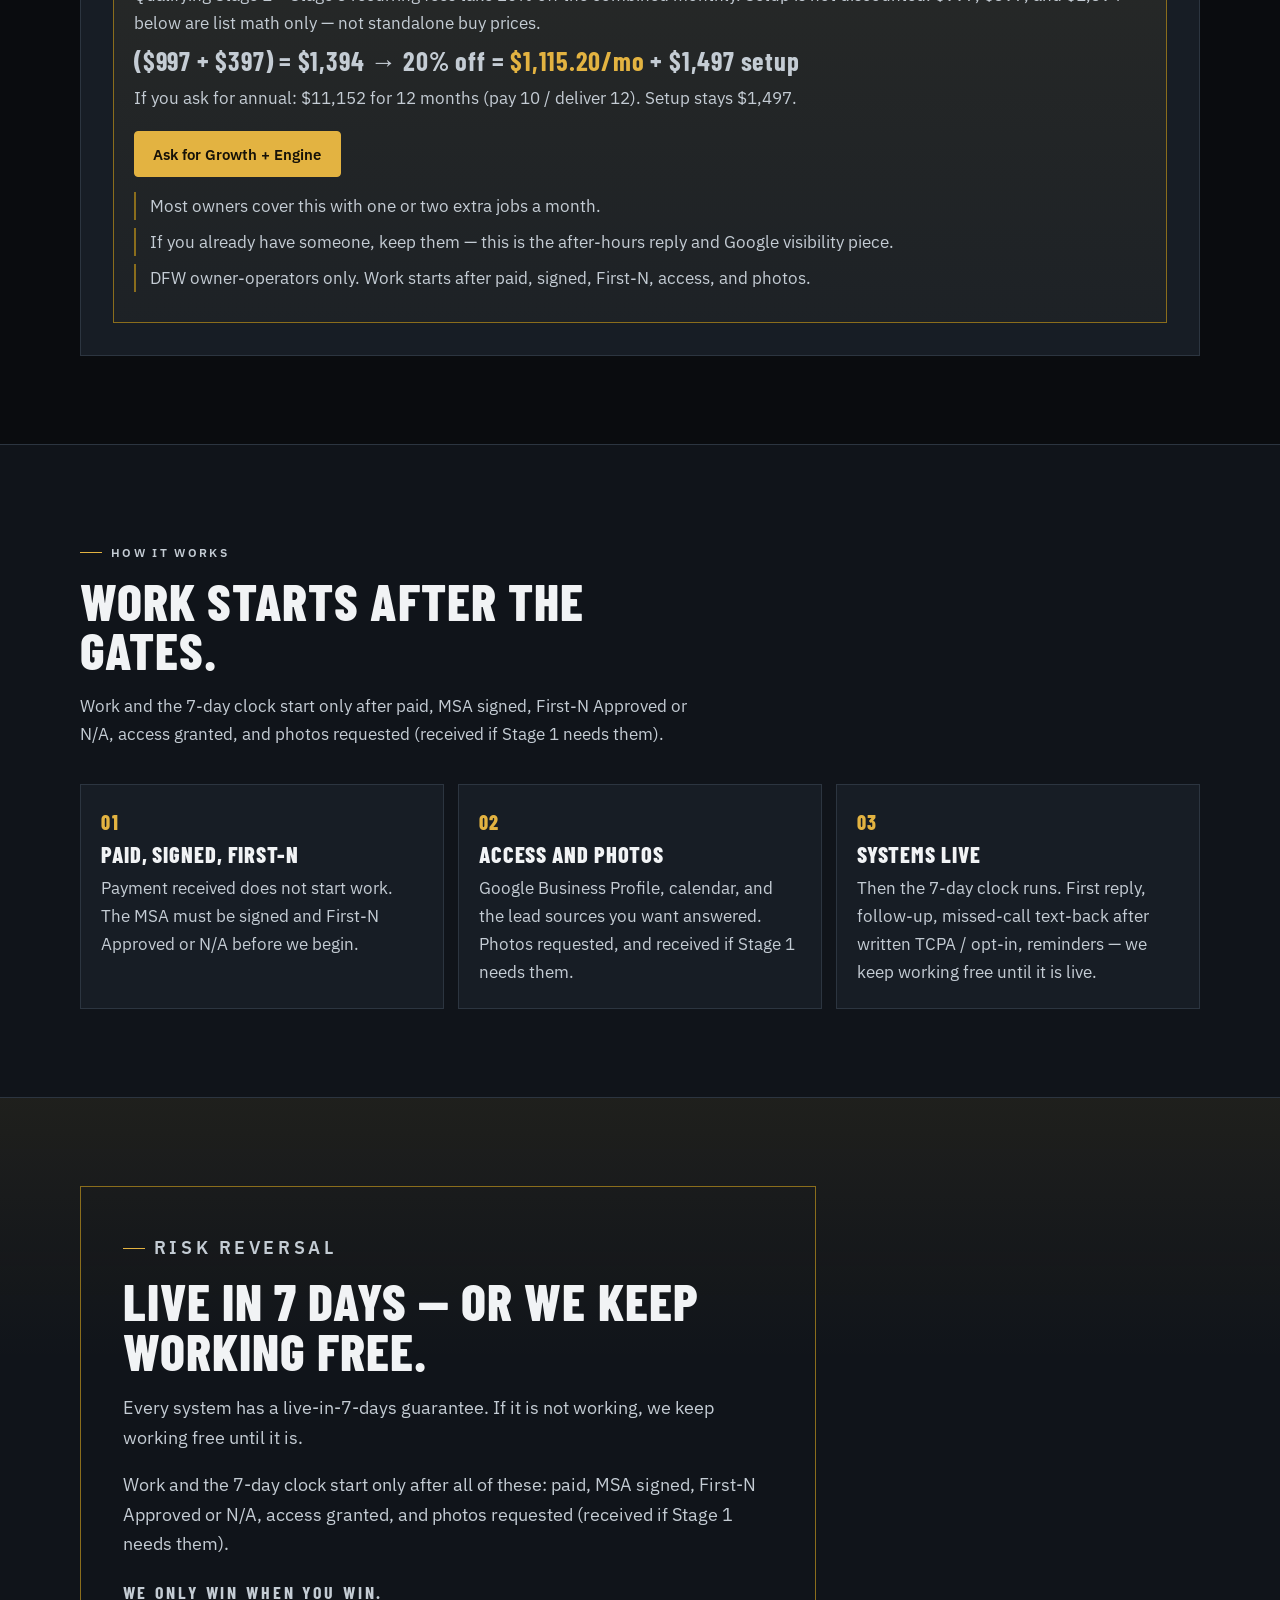
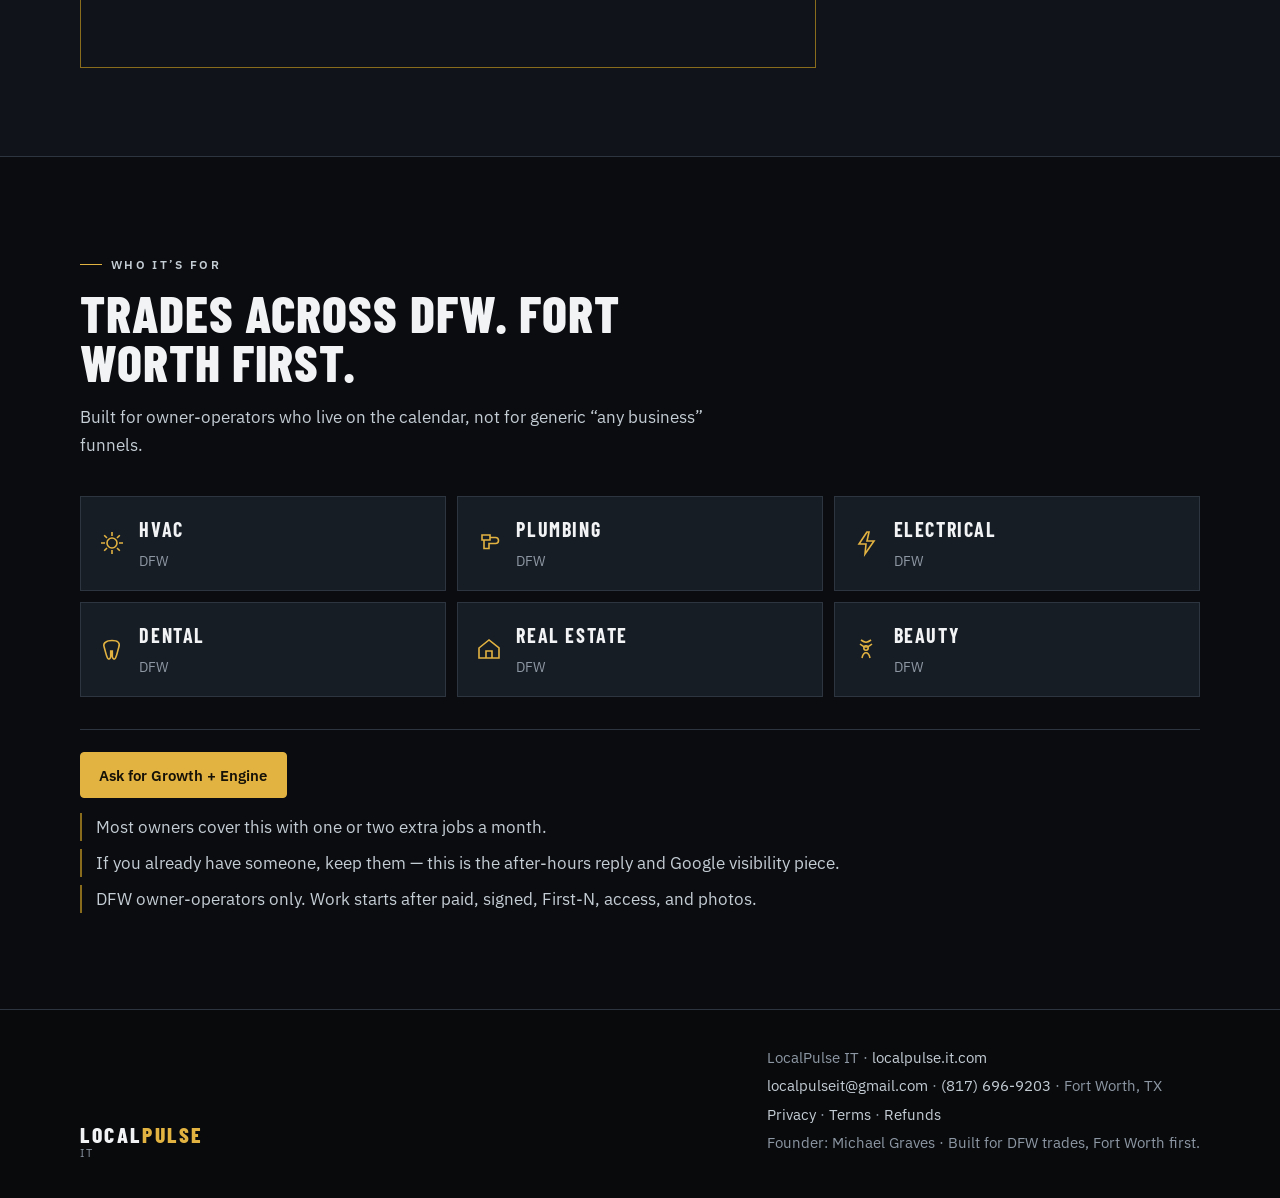
==== commit 6a09cc48: "Repeat the Growth+ request-only note on the featured stack. Co-authored-by: localpulseit-ctrl <local" ====
--- a/index.html
+++ b/index.html
@@ -143,7 +143,7 @@
         <div class="section-head">
           <p class="kicker">Featured stack</p>
           <h2>Growth + Full Lead-to-Appointment Engine</h2>
-          <p>The starting stack: get found, then convert the leads you already earn. One payable after the 20% Cross-Stage Bundle.</p>
+          <p>The starting stack: get found, then convert the leads you already earn. One payable after the 20% Cross-Stage Bundle. Growth+ is available on request — not the starting stack.</p>
         </div>
         <div class="stack-panel">
           <p class="payable">Payable <span class="amt">Setup $1,497 + $1,115.20/mo</span></p>
